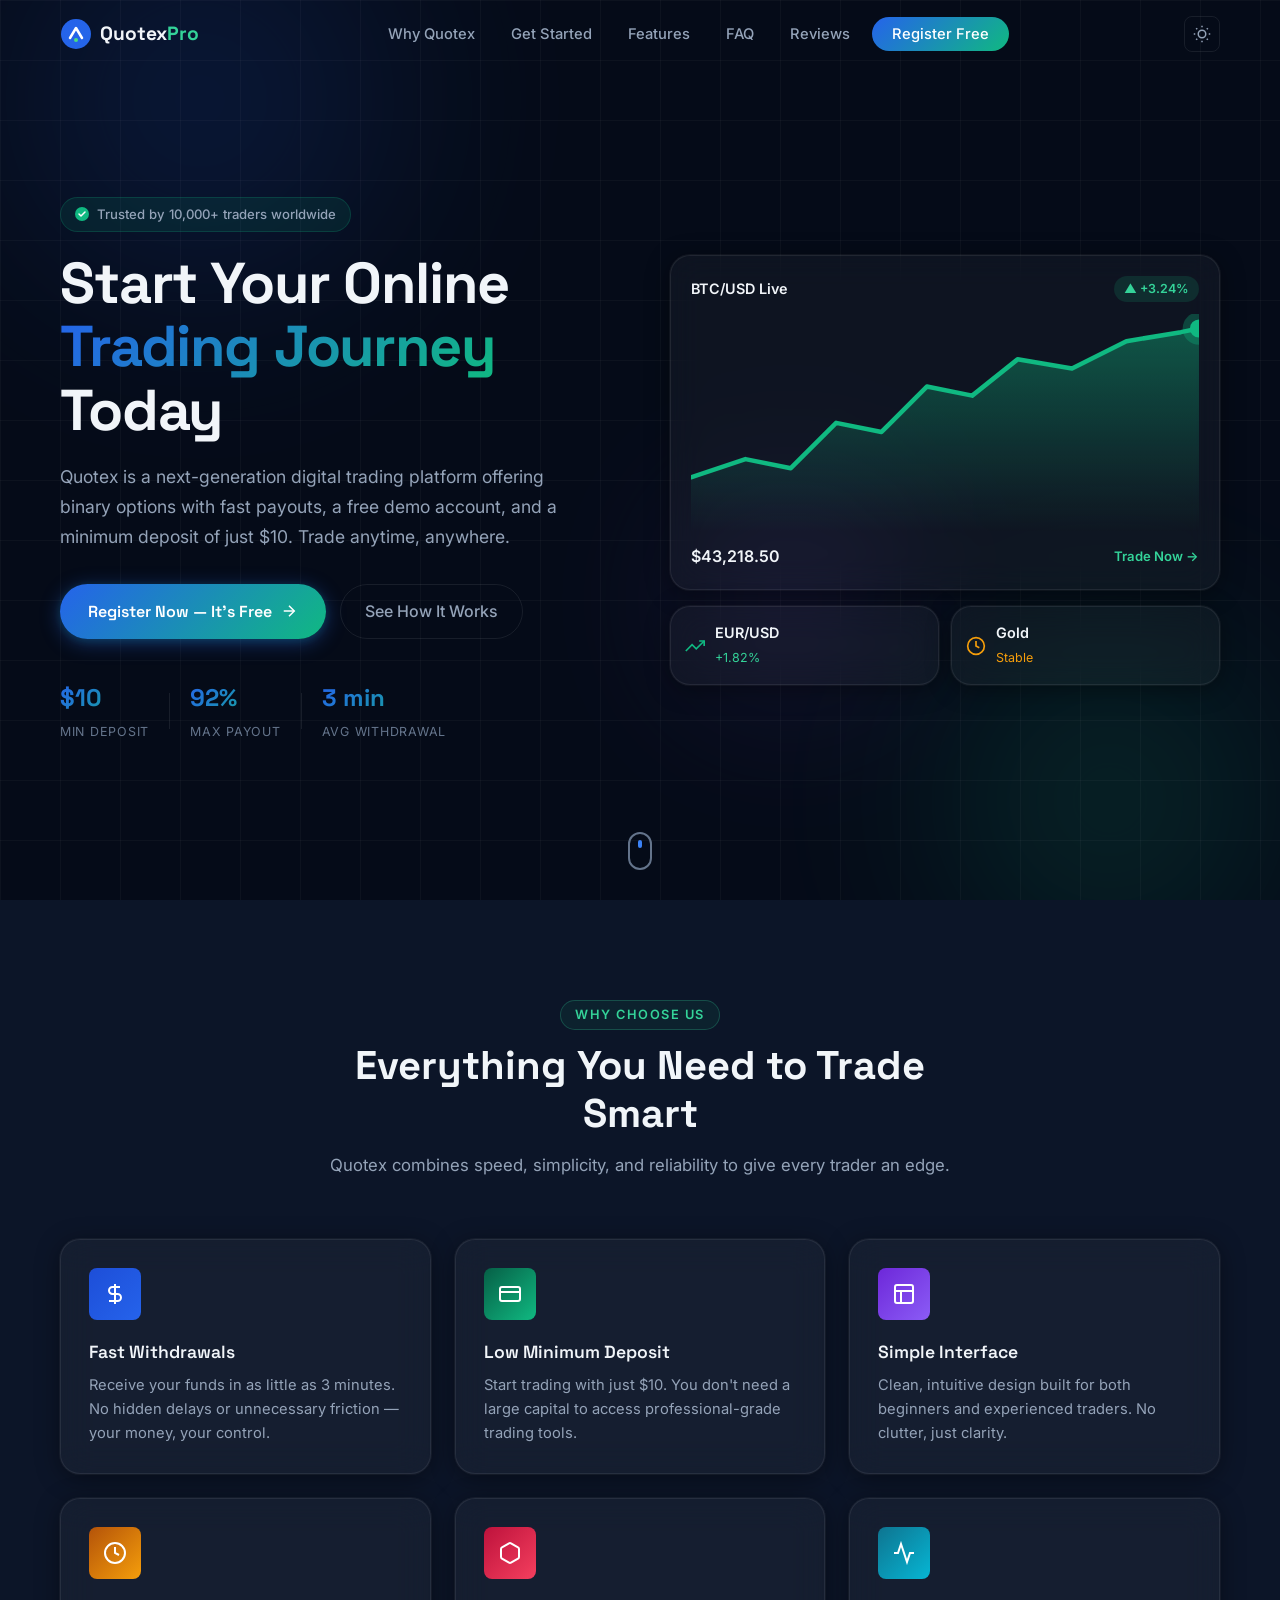
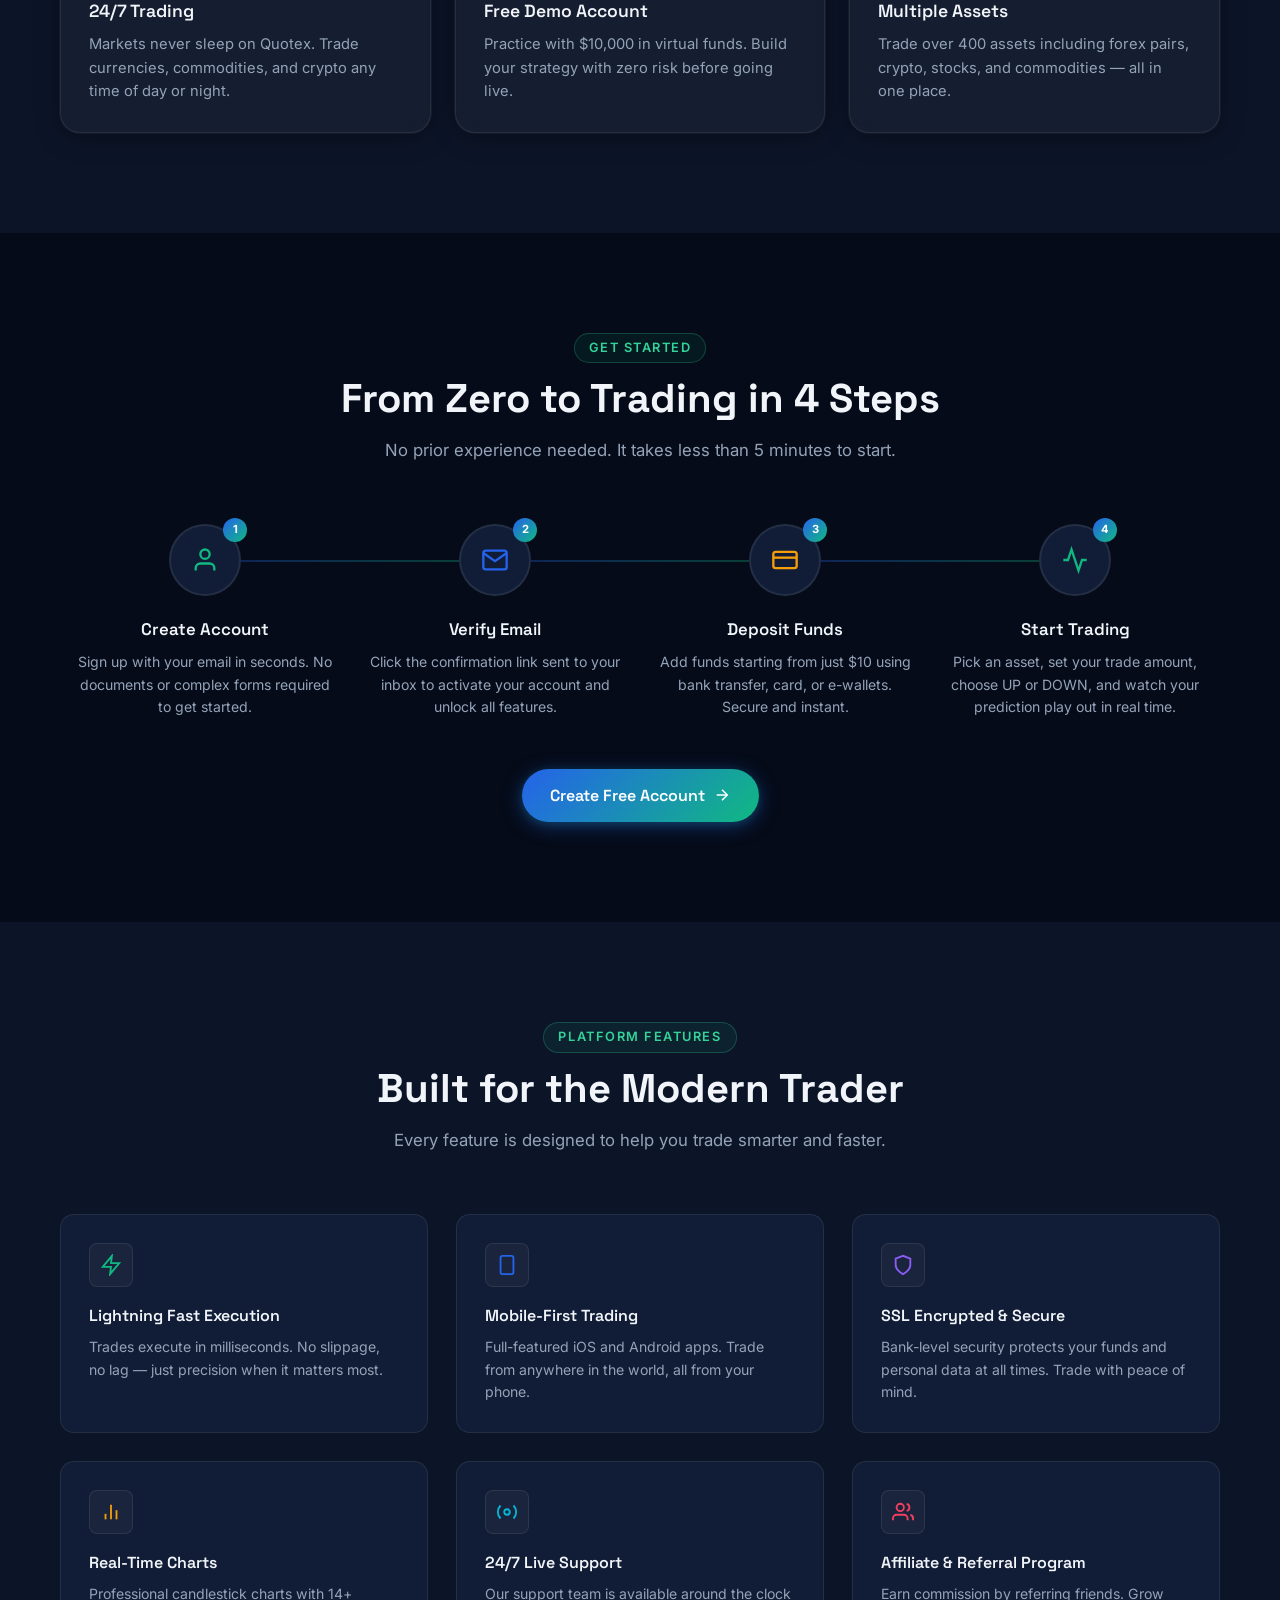
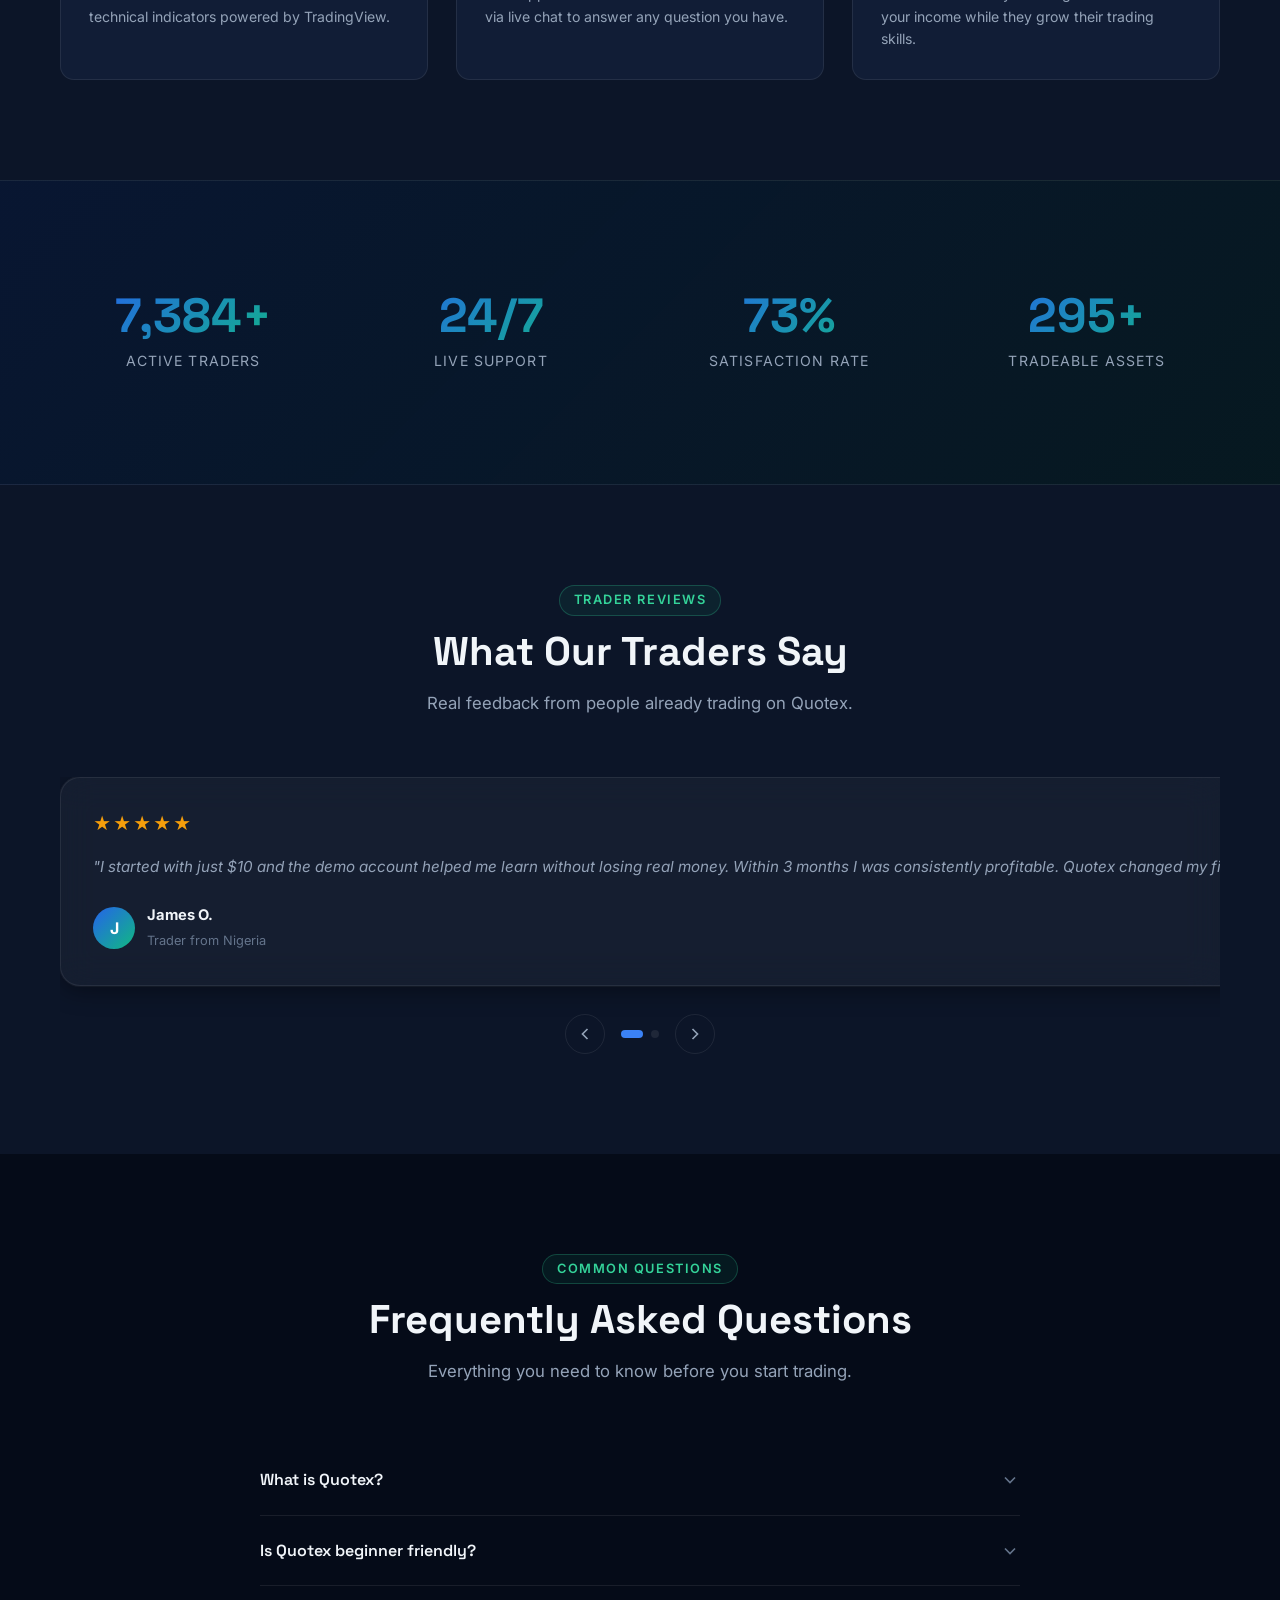
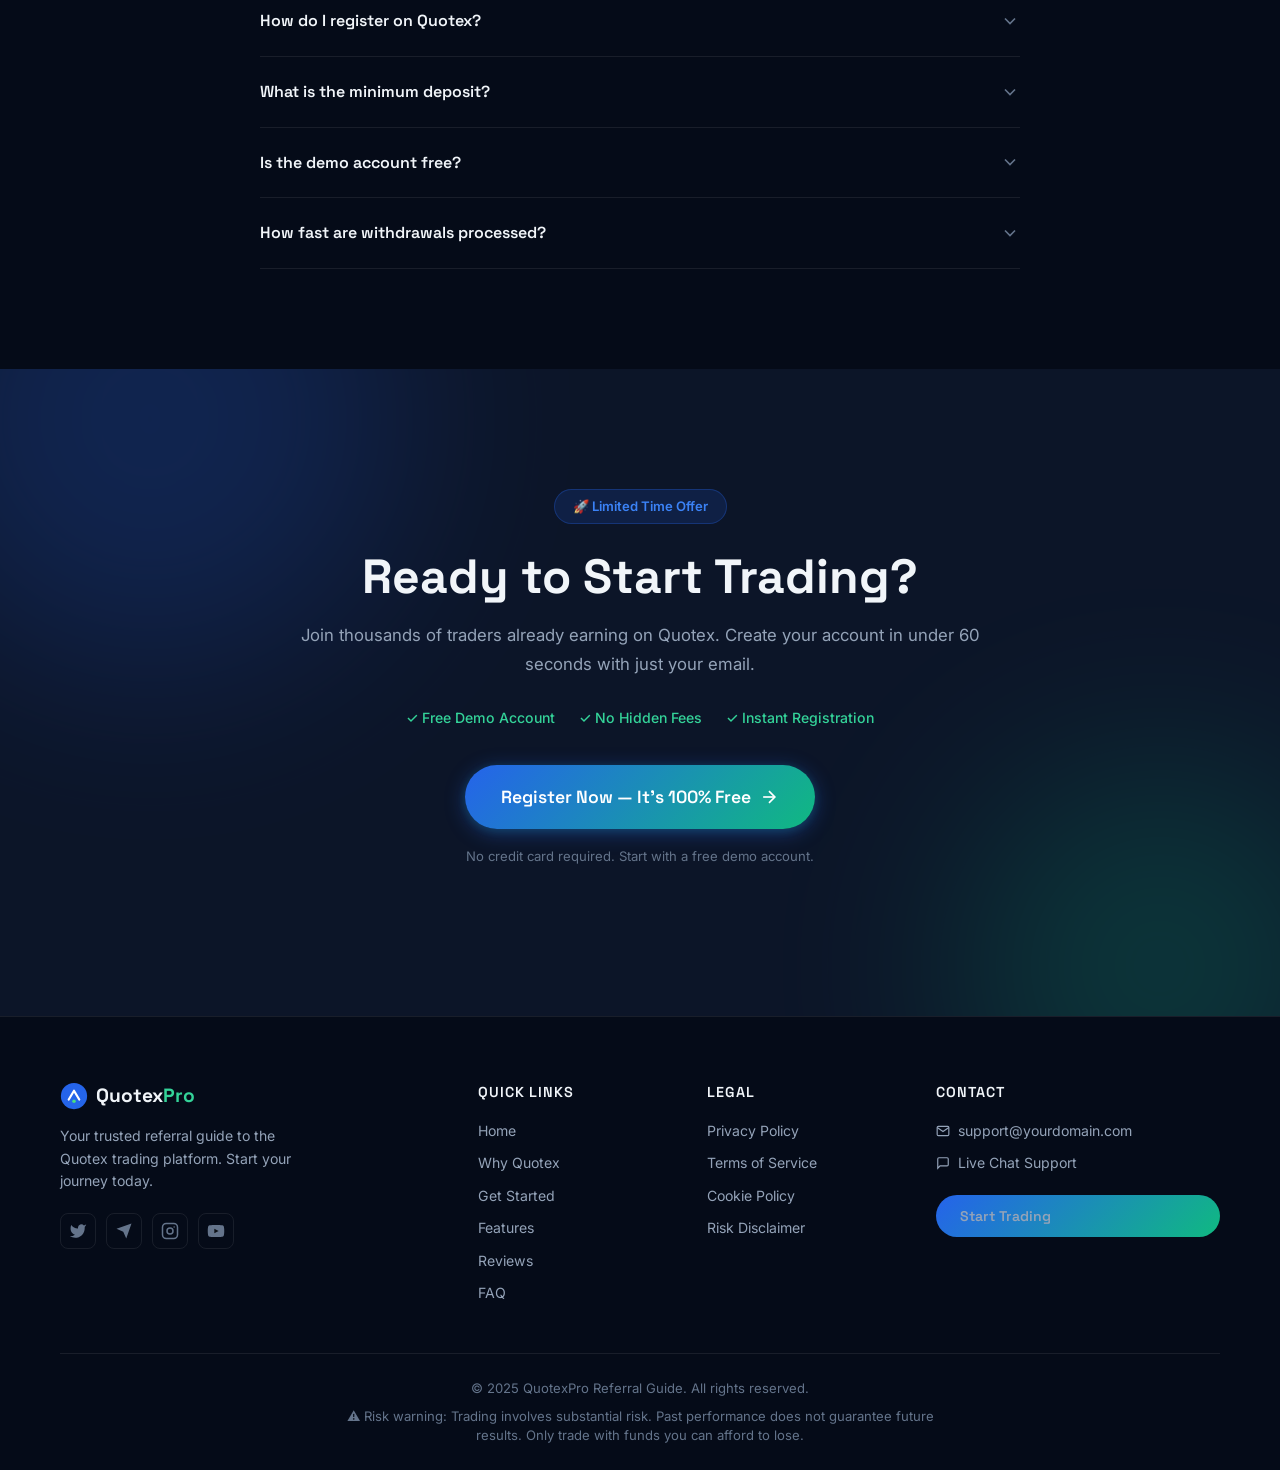
==== index.html @ 099dd878 "Add website files" ====
<!DOCTYPE html>
<html lang="en">
<head>
  <meta charset="UTF-8" />
  <meta name="viewport" content="width=device-width, initial-scale=1.0" />
  <title>Quotex Trading – Start Your Online Trading Journey Today</title>
  <meta name="description" content="Join thousands of traders on Quotex. Fast withdrawals, low minimum deposit, demo account, and 24/7 trading. Register now and start trading digital options." />
  <meta name="keywords" content="Quotex, online trading, digital options, binary trading, demo account, fast withdrawals, trading platform" />
  <meta name="robots" content="index, follow" />
  <link rel="canonical" href="https://yourdomain.com/" />

  <!-- Open Graph -->
  <meta property="og:type" content="website" />
  <meta property="og:title" content="Quotex Trading – Start Your Online Trading Journey Today" />
  <meta property="og:description" content="Join thousands of traders on Quotex. Fast withdrawals, low minimum deposit, and 24/7 trading." />
  <meta property="og:url" content="https://yourdomain.com/" />
  <meta property="og:image" content="https://yourdomain.com/og-image.png" />
  <meta property="og:site_name" content="Quotex Referral" />

  <!-- Twitter Card -->
  <meta name="twitter:card" content="summary_large_image" />
  <meta name="twitter:title" content="Quotex Trading – Start Your Online Trading Journey Today" />
  <meta name="twitter:description" content="Join thousands of traders on Quotex. Fast withdrawals, low minimum deposit, and 24/7 trading." />
  <meta name="twitter:image" content="https://yourdomain.com/og-image.png" />

  <!-- Schema.org JSON-LD -->
  <script type="application/ld+json">
  {
    "@context": "https://schema.org",
    "@type": "WebPage",
    "name": "Quotex Trading – Start Your Online Trading Journey",
    "description": "Join Quotex and start trading digital options with a low minimum deposit, fast withdrawals, and a free demo account.",
    "url": "https://yourdomain.com/",
    "publisher": {
      "@type": "Organization",
      "name": "Quotex Referral",
      "url": "https://yourdomain.com/"
    },
    "mainEntity": {
      "@type": "FinancialService",
      "name": "Quotex",
      "description": "Online trading platform offering digital options with fast withdrawals and low minimum deposit.",
      "offers": {
        "@type": "Offer",
        "description": "Free demo account with $10,000 virtual balance"
      }
    }
  }
  </script>

  <link rel="stylesheet" href="style.css" />
  <link rel="preconnect" href="https://fonts.googleapis.com" />
  <link rel="preconnect" href="https://fonts.gstatic.com" crossorigin />
  <link href="https://fonts.googleapis.com/css2?family=Inter:wght@300;400;500;600;700;800&family=Space+Grotesk:wght@400;500;600;700&display=swap" rel="stylesheet" />
</head>
<body>

  <!-- ===== NAVBAR ===== -->
  <nav class="navbar" id="navbar" role="navigation" aria-label="Main navigation">
    <div class="nav-container">
      <a href="#" class="nav-logo" aria-label="Quotex Home">
        <svg width="32" height="32" viewBox="0 0 32 32" fill="none" aria-hidden="true">
          <circle cx="16" cy="16" r="15" fill="url(#logoGrad)" />
          <path d="M10 20 L16 10 L22 20" stroke="#fff" stroke-width="2.5" stroke-linecap="round" stroke-linejoin="round" fill="none"/>
          <circle cx="16" cy="22" r="2" fill="#4ade80"/>
          <defs>
            <linearGradient id="logoGrad" x1="0" y1="0" x2="32" y2="32">
              <stop offset="0%" stop-color="#2563eb"/>
              <stop offset="100%" stop-color="#10b981"/>
            </linearGradient>
          </defs>
        </svg>
        <span>Quotex<span class="logo-accent">Pro</span></span>
      </a>

      <ul class="nav-links" id="navLinks" role="list">
        <li><a href="#why-quotex">Why Quotex</a></li>
        <li><a href="#how-to-start">Get Started</a></li>
        <li><a href="#features">Features</a></li>
        <li><a href="#faq">FAQ</a></li>
        <li><a href="#testimonials">Reviews</a></li>
        <li>
          <a href="https://broker-qx.pro/sign-up/?lid=2071933" class="nav-cta" aria-label="Register on Quotex">Register Free</a>
        </li>
      </ul>

      <div class="nav-actions">
        <button class="dark-toggle" id="darkToggle" aria-label="Toggle dark mode" title="Toggle theme">
          <svg width="18" height="18" viewBox="0 0 24 24" fill="none" stroke="currentColor" stroke-width="2" aria-hidden="true">
            <circle cx="12" cy="12" r="5"/>
            <line x1="12" y1="1" x2="12" y2="3"/><line x1="12" y1="21" x2="12" y2="23"/>
            <line x1="4.22" y1="4.22" x2="5.64" y2="5.64"/><line x1="18.36" y1="18.36" x2="19.78" y2="19.78"/>
            <line x1="1" y1="12" x2="3" y2="12"/><line x1="21" y1="12" x2="23" y2="12"/>
            <line x1="4.22" y1="19.78" x2="5.64" y2="18.36"/><line x1="18.36" y1="5.64" x2="19.78" y2="4.22"/>
          </svg>
        </button>
        <button class="hamburger" id="hamburger" aria-label="Open mobile menu" aria-expanded="false" aria-controls="navLinks">
          <span></span><span></span><span></span>
        </button>
      </div>
    </div>
  </nav>

  <main>
    <!-- ===== HERO ===== -->
    <section class="hero" id="home" aria-label="Hero section">
      <!-- Animated background shapes -->
      <div class="hero-bg" aria-hidden="true">
        <div class="shape shape-1"></div>
        <div class="shape shape-2"></div>
        <div class="shape shape-3"></div>
        <div class="grid-overlay"></div>
      </div>

      <div class="hero-content container">
        <div class="hero-text">
          <div class="hero-badge reveal">
            <svg width="14" height="14" viewBox="0 0 14 14" fill="none" aria-hidden="true">
              <circle cx="7" cy="7" r="7" fill="#10b981"/>
              <path d="M4 7l2 2 4-4" stroke="#fff" stroke-width="1.5" stroke-linecap="round" stroke-linejoin="round"/>
            </svg>
            Trusted by 10,000+ traders worldwide
          </div>

          <h1 class="hero-headline reveal">
            Start Your Online<br />
            <span class="gradient-text">Trading Journey</span><br />
            Today
          </h1>

          <p class="hero-sub reveal">
            Quotex is a next-generation digital trading platform offering binary options with fast payouts, a free demo account, and a minimum deposit of just $10. Trade anytime, anywhere.
          </p>

          <div class="hero-actions reveal">
            <a href="https://broker-qx.pro/sign-up/?lid=2071933" class="btn-primary btn-glow" aria-label="Register on Quotex for free">
              Register Now — It's Free
              <svg width="18" height="18" viewBox="0 0 24 24" fill="none" stroke="currentColor" stroke-width="2" aria-hidden="true">
                <line x1="5" y1="12" x2="19" y2="12"/>
                <polyline points="12 5 19 12 12 19"/>
              </svg>
            </a>
            <a href="#how-to-start" class="btn-ghost">
              See How It Works
            </a>
          </div>

          <div class="hero-stats reveal">
            <div class="hero-stat">
              <strong>$10</strong>
              <span>Min Deposit</span>
            </div>
            <div class="stat-divider" aria-hidden="true"></div>
            <div class="hero-stat">
              <strong>92%</strong>
              <span>Max Payout</span>
            </div>
            <div class="stat-divider" aria-hidden="true"></div>
            <div class="hero-stat">
              <strong>3 min</strong>
              <span>Avg Withdrawal</span>
            </div>
          </div>
        </div>

        <!-- Hero SVG Illustration -->
        <div class="hero-visual reveal" aria-hidden="true">
          <div class="chart-card glass-card">
            <div class="chart-header">
              <span class="chart-label">BTC/USD Live</span>
              <span class="chart-badge up">▲ +3.24%</span>
            </div>
            <svg class="chart-svg" viewBox="0 0 280 120" fill="none" xmlns="http://www.w3.org/2000/svg">
              <defs>
                <linearGradient id="chartGrad" x1="0" y1="0" x2="0" y2="1">
                  <stop offset="0%" stop-color="#10b981" stop-opacity="0.4"/>
                  <stop offset="100%" stop-color="#10b981" stop-opacity="0"/>
                </linearGradient>
              </defs>
              <path d="M0 90 L30 80 L55 85 L80 60 L105 65 L130 40 L155 45 L180 25 L210 30 L240 15 L270 10 L280 8" stroke="#10b981" stroke-width="2.5" stroke-linecap="round" stroke-linejoin="round" fill="none"/>
              <path d="M0 90 L30 80 L55 85 L80 60 L105 65 L130 40 L155 45 L180 25 L210 30 L240 15 L270 10 L280 8 L280 120 L0 120Z" fill="url(#chartGrad)"/>
              <circle cx="280" cy="8" r="5" fill="#10b981"/>
              <circle cx="280" cy="8" r="9" fill="#10b981" opacity="0.3" class="pulse-dot"/>
            </svg>
            <div class="chart-footer">
              <span>$43,218.50</span>
              <a href="#" class="trade-now-btn">Trade Now →</a>
            </div>
          </div>

          <div class="mini-cards">
            <div class="mini-card glass-card">
              <svg width="20" height="20" viewBox="0 0 24 24" fill="none" stroke="#10b981" stroke-width="2">
                <polyline points="23 6 13.5 15.5 8.5 10.5 1 18"/>
                <polyline points="17 6 23 6 23 12"/>
              </svg>
              <div>
                <strong>EUR/USD</strong>
                <span class="up-text">+1.82%</span>
              </div>
            </div>
            <div class="mini-card glass-card">
              <svg width="20" height="20" viewBox="0 0 24 24" fill="none" stroke="#f59e0b" stroke-width="2">
                <circle cx="12" cy="12" r="10"/>
                <polyline points="12 6 12 12 16 14"/>
              </svg>
              <div>
                <strong>Gold</strong>
                <span class="neutral-text">Stable</span>
              </div>
            </div>
          </div>
        </div>
      </div>

      <div class="hero-scroll-hint" aria-hidden="true">
        <div class="scroll-mouse"><div class="scroll-wheel"></div></div>
      </div>
    </section>

    <!-- ===== WHY QUOTEX ===== -->
    <section class="section why-section" id="why-quotex" aria-labelledby="why-heading">
      <div class="container">
        <div class="section-header reveal">
          <p class="section-eyebrow">Why Choose Us</p>
          <h2 id="why-heading">Everything You Need to Trade Smart</h2>
          <p class="section-sub">Quotex combines speed, simplicity, and reliability to give every trader an edge.</p>
        </div>

        <div class="cards-grid">
          <!-- Card 1 -->
          <article class="feature-card glass-card reveal" aria-label="Fast Withdrawals">
            <div class="card-icon" style="background: linear-gradient(135deg,#1d4ed8,#2563eb)">
              <svg width="24" height="24" viewBox="0 0 24 24" fill="none" stroke="#fff" stroke-width="2" aria-hidden="true">
                <path d="M12 2v20M17 5H9.5a3.5 3.5 0 0 0 0 7h5a3.5 3.5 0 0 1 0 7H6"/>
              </svg>
            </div>
            <h3>Fast Withdrawals</h3>
            <p>Receive your funds in as little as 3 minutes. No hidden delays or unnecessary friction — your money, your control.</p>
          </article>

          <!-- Card 2 -->
          <article class="feature-card glass-card reveal" aria-label="Low Minimum Deposit">
            <div class="card-icon" style="background: linear-gradient(135deg,#065f46,#10b981)">
              <svg width="24" height="24" viewBox="0 0 24 24" fill="none" stroke="#fff" stroke-width="2" aria-hidden="true">
                <rect x="2" y="5" width="20" height="14" rx="2"/>
                <line x1="2" y1="10" x2="22" y2="10"/>
              </svg>
            </div>
            <h3>Low Minimum Deposit</h3>
            <p>Start trading with just $10. You don't need a large capital to access professional-grade trading tools.</p>
          </article>

          <!-- Card 3 -->
          <article class="feature-card glass-card reveal" aria-label="Simple Interface">
            <div class="card-icon" style="background: linear-gradient(135deg,#6d28d9,#8b5cf6)">
              <svg width="24" height="24" viewBox="0 0 24 24" fill="none" stroke="#fff" stroke-width="2" aria-hidden="true">
                <rect x="3" y="3" width="18" height="18" rx="2"/>
                <line x1="3" y1="9" x2="21" y2="9"/>
                <line x1="9" y1="21" x2="9" y2="9"/>
              </svg>
            </div>
            <h3>Simple Interface</h3>
            <p>Clean, intuitive design built for both beginners and experienced traders. No clutter, just clarity.</p>
          </article>

          <!-- Card 4 -->
          <article class="feature-card glass-card reveal" aria-label="24/7 Trading">
            <div class="card-icon" style="background: linear-gradient(135deg,#b45309,#f59e0b)">
              <svg width="24" height="24" viewBox="0 0 24 24" fill="none" stroke="#fff" stroke-width="2" aria-hidden="true">
                <circle cx="12" cy="12" r="10"/>
                <polyline points="12 6 12 12 16 14"/>
              </svg>
            </div>
            <h3>24/7 Trading</h3>
            <p>Markets never sleep on Quotex. Trade currencies, commodities, and crypto any time of day or night.</p>
          </article>

          <!-- Card 5 -->
          <article class="feature-card glass-card reveal" aria-label="Free Demo Account">
            <div class="card-icon" style="background: linear-gradient(135deg,#be123c,#f43f5e)">
              <svg width="24" height="24" viewBox="0 0 24 24" fill="none" stroke="#fff" stroke-width="2" aria-hidden="true">
                <path d="M21 16V8a2 2 0 0 0-1-1.73l-7-4a2 2 0 0 0-2 0l-7 4A2 2 0 0 0 3 8v8a2 2 0 0 0 1 1.73l7 4a2 2 0 0 0 2 0l7-4A2 2 0 0 0 21 16z"/>
              </svg>
            </div>
            <h3>Free Demo Account</h3>
            <p>Practice with $10,000 in virtual funds. Build your strategy with zero risk before going live.</p>
          </article>

          <!-- Card 6 -->
          <article class="feature-card glass-card reveal" aria-label="Multiple Assets">
            <div class="card-icon" style="background: linear-gradient(135deg,#0e7490,#06b6d4)">
              <svg width="24" height="24" viewBox="0 0 24 24" fill="none" stroke="#fff" stroke-width="2" aria-hidden="true">
                <polyline points="22 12 18 12 15 21 9 3 6 12 2 12"/>
              </svg>
            </div>
            <h3>Multiple Assets</h3>
            <p>Trade over 400 assets including forex pairs, crypto, stocks, and commodities — all in one place.</p>
          </article>
        </div>
      </div>
    </section>

    <!-- ===== HOW TO START ===== -->
    <section class="section steps-section" id="how-to-start" aria-labelledby="steps-heading">
      <div class="container">
        <div class="section-header reveal">
          <p class="section-eyebrow">Get Started</p>
          <h2 id="steps-heading">From Zero to Trading in 4 Steps</h2>
          <p class="section-sub">No prior experience needed. It takes less than 5 minutes to start.</p>
        </div>

        <ol class="steps-list" role="list">
          <li class="step-item reveal">
            <div class="step-icon-wrap">
              <div class="step-number" aria-hidden="true">1</div>
              <svg class="step-icon" width="28" height="28" viewBox="0 0 24 24" fill="none" stroke="#10b981" stroke-width="2" aria-hidden="true">
                <path d="M20 21v-2a4 4 0 0 0-4-4H8a4 4 0 0 0-4 4v2"/>
                <circle cx="12" cy="7" r="4"/>
              </svg>
            </div>
            <div class="step-content">
              <h3>Create Account</h3>
              <p>Sign up with your email in seconds. No documents or complex forms required to get started.</p>
            </div>
            <div class="step-connector" aria-hidden="true"></div>
          </li>

          <li class="step-item reveal">
            <div class="step-icon-wrap">
              <div class="step-number" aria-hidden="true">2</div>
              <svg class="step-icon" width="28" height="28" viewBox="0 0 24 24" fill="none" stroke="#2563eb" stroke-width="2" aria-hidden="true">
                <path d="M4 4h16c1.1 0 2 .9 2 2v12c0 1.1-.9 2-2 2H4c-1.1 0-2-.9-2-2V6c0-1.1.9-2 2-2z"/>
                <polyline points="22,6 12,13 2,6"/>
              </svg>
            </div>
            <div class="step-content">
              <h3>Verify Email</h3>
              <p>Click the confirmation link sent to your inbox to activate your account and unlock all features.</p>
            </div>
            <div class="step-connector" aria-hidden="true"></div>
          </li>

          <li class="step-item reveal">
            <div class="step-icon-wrap">
              <div class="step-number" aria-hidden="true">3</div>
              <svg class="step-icon" width="28" height="28" viewBox="0 0 24 24" fill="none" stroke="#f59e0b" stroke-width="2" aria-hidden="true">
                <rect x="2" y="5" width="20" height="14" rx="2"/>
                <line x1="2" y1="10" x2="22" y2="10"/>
              </svg>
            </div>
            <div class="step-content">
              <h3>Deposit Funds</h3>
              <p>Add funds starting from just $10 using bank transfer, card, or e-wallets. Secure and instant.</p>
            </div>
            <div class="step-connector" aria-hidden="true"></div>
          </li>

          <li class="step-item reveal">
            <div class="step-icon-wrap">
              <div class="step-number" aria-hidden="true">4</div>
              <svg class="step-icon" width="28" height="28" viewBox="0 0 24 24" fill="none" stroke="#10b981" stroke-width="2" aria-hidden="true">
                <polyline points="22 12 18 12 15 21 9 3 6 12 2 12"/>
              </svg>
            </div>
            <div class="step-content">
              <h3>Start Trading</h3>
              <p>Pick an asset, set your trade amount, choose UP or DOWN, and watch your prediction play out in real time.</p>
            </div>
          </li>
        </ol>

        <div class="steps-cta reveal">
          <a href="https://broker-qx.pro/sign-up/?lid=2071933" class="btn-primary btn-glow" aria-label="Create your free Quotex account">
            Create Free Account
            <svg width="18" height="18" viewBox="0 0 24 24" fill="none" stroke="currentColor" stroke-width="2" aria-hidden="true">
              <line x1="5" y1="12" x2="19" y2="12"/>
              <polyline points="12 5 19 12 12 19"/>
            </svg>
          </a>
        </div>
      </div>
    </section>

    <!-- ===== FEATURES ===== -->
    <section class="section features-section" id="features" aria-labelledby="features-heading">
      <div class="container">
        <div class="section-header reveal">
          <p class="section-eyebrow">Platform Features</p>
          <h2 id="features-heading">Built for the Modern Trader</h2>
          <p class="section-sub">Every feature is designed to help you trade smarter and faster.</p>
        </div>

        <div class="features-grid">
          <div class="feature-item reveal">
            <div class="fi-icon">
              <svg width="22" height="22" viewBox="0 0 24 24" fill="none" stroke="#10b981" stroke-width="2" aria-hidden="true">
                <path d="M13 2L3 14h9l-1 8 10-12h-9l1-8z"/>
              </svg>
            </div>
            <h3>Lightning Fast Execution</h3>
            <p>Trades execute in milliseconds. No slippage, no lag — just precision when it matters most.</p>
          </div>

          <div class="feature-item reveal">
            <div class="fi-icon">
              <svg width="22" height="22" viewBox="0 0 24 24" fill="none" stroke="#2563eb" stroke-width="2" aria-hidden="true">
                <rect x="5" y="2" width="14" height="20" rx="2" ry="2"/>
                <line x1="12" y1="18" x2="12.01" y2="18"/>
              </svg>
            </div>
            <h3>Mobile-First Trading</h3>
            <p>Full-featured iOS and Android apps. Trade from anywhere in the world, all from your phone.</p>
          </div>

          <div class="feature-item reveal">
            <div class="fi-icon">
              <svg width="22" height="22" viewBox="0 0 24 24" fill="none" stroke="#8b5cf6" stroke-width="2" aria-hidden="true">
                <path d="M12 22s8-4 8-10V5l-8-3-8 3v7c0 6 8 10 8 10z"/>
              </svg>
            </div>
            <h3>SSL Encrypted & Secure</h3>
            <p>Bank-level security protects your funds and personal data at all times. Trade with peace of mind.</p>
          </div>

          <div class="feature-item reveal">
            <div class="fi-icon">
              <svg width="22" height="22" viewBox="0 0 24 24" fill="none" stroke="#f59e0b" stroke-width="2" aria-hidden="true">
                <line x1="18" y1="20" x2="18" y2="10"/>
                <line x1="12" y1="20" x2="12" y2="4"/>
                <line x1="6" y1="20" x2="6" y2="14"/>
              </svg>
            </div>
            <h3>Real-Time Charts</h3>
            <p>Professional candlestick charts with 14+ technical indicators powered by TradingView.</p>
          </div>

          <div class="feature-item reveal">
            <div class="fi-icon">
              <svg width="22" height="22" viewBox="0 0 24 24" fill="none" stroke="#06b6d4" stroke-width="2" aria-hidden="true">
                <circle cx="12" cy="12" r="3"/>
                <path d="M19.07 4.93a10 10 0 0 1 0 14.14M4.93 4.93a10 10 0 0 0 0 14.14"/>
              </svg>
            </div>
            <h3>24/7 Live Support</h3>
            <p>Our support team is available around the clock via live chat to answer any question you have.</p>
          </div>

          <div class="feature-item reveal">
            <div class="fi-icon">
              <svg width="22" height="22" viewBox="0 0 24 24" fill="none" stroke="#f43f5e" stroke-width="2" aria-hidden="true">
                <path d="M17 21v-2a4 4 0 0 0-4-4H5a4 4 0 0 0-4 4v2"/>
                <circle cx="9" cy="7" r="4"/>
                <path d="M23 21v-2a4 4 0 0 0-3-3.87"/>
                <path d="M16 3.13a4 4 0 0 1 0 7.75"/>
              </svg>
            </div>
            <h3>Affiliate & Referral Program</h3>
            <p>Earn commission by referring friends. Grow your income while they grow their trading skills.</p>
          </div>
        </div>
      </div>
    </section>

    <!-- ===== STATISTICS ===== -->
    <section class="section stats-section" aria-label="Platform statistics">
      <div class="stats-bg" aria-hidden="true"></div>
      <div class="container">
        <div class="stats-grid">
          <div class="stat-card reveal" aria-label="Over 10,000 users">
            <strong class="stat-number" data-target="10000" data-suffix="+">0</strong>
            <span class="stat-label">Active Traders</span>
          </div>
          <div class="stat-card reveal" aria-label="24 by 7 support">
            <strong class="stat-number">24/7</strong>
            <span class="stat-label">Live Support</span>
          </div>
          <div class="stat-card reveal" aria-label="99 percent satisfaction">
            <strong class="stat-number" data-target="99" data-suffix="%">0</strong>
            <span class="stat-label">Satisfaction Rate</span>
          </div>
          <div class="stat-card reveal" aria-label="400 plus assets available">
            <strong class="stat-number" data-target="400" data-suffix="+">0</strong>
            <span class="stat-label">Tradeable Assets</span>
          </div>
        </div>
      </div>
    </section>

    <!-- ===== TESTIMONIALS ===== -->
    <section class="section testimonials-section" id="testimonials" aria-labelledby="testimonials-heading">
      <div class="container">
        <div class="section-header reveal">
          <p class="section-eyebrow">Trader Reviews</p>
          <h2 id="testimonials-heading">What Our Traders Say</h2>
          <p class="section-sub">Real feedback from people already trading on Quotex.</p>
        </div>

        <div class="slider-wrapper reveal" role="region" aria-label="Testimonials slider">
          <div class="slider-track" id="sliderTrack">

            <article class="testimonial-card glass-card" aria-label="Testimonial from James">
              <div class="stars" aria-label="5 out of 5 stars">★★★★★</div>
              <blockquote>
                <p>"I started with just $10 and the demo account helped me learn without losing real money. Within 3 months I was consistently profitable. Quotex changed my financial life."</p>
              </blockquote>
              <footer class="t-author">
                <div class="t-avatar" aria-hidden="true">J</div>
                <div>
                  <strong>James O.</strong>
                  <span>Trader from Nigeria</span>
                </div>
              </footer>
            </article>

            <article class="testimonial-card glass-card" aria-label="Testimonial from Maria">
              <div class="stars" aria-label="5 out of 5 stars">★★★★★</div>
              <blockquote>
                <p>"The withdrawal process is genuinely fast. I requested a payout on Friday morning and had it in my e-wallet by the time I made coffee. No platform does it this quick."</p>
              </blockquote>
              <footer class="t-author">
                <div class="t-avatar" aria-hidden="true" style="background:linear-gradient(135deg,#10b981,#2563eb)">M</div>
                <div>
                  <strong>Maria S.</strong>
                  <span>Trader from Brazil</span>
                </div>
              </footer>
            </article>

            <article class="testimonial-card glass-card" aria-label="Testimonial from Ahmed">
              <div class="stars" aria-label="5 out of 5 stars">★★★★★</div>
              <blockquote>
                <p>"As a complete beginner, the simple interface made all the difference. I never felt overwhelmed. The support team responded in under 2 minutes every time I had a question."</p>
              </blockquote>
              <footer class="t-author">
                <div class="t-avatar" aria-hidden="true" style="background:linear-gradient(135deg,#f59e0b,#ef4444)">A</div>
                <div>
                  <strong>Ahmed K.</strong>
                  <span>Trader from Egypt</span>
                </div>
              </footer>
            </article>

            <article class="testimonial-card glass-card" aria-label="Testimonial from Sofia">
              <div class="stars" aria-label="5 out of 5 stars">★★★★★</div>
              <blockquote>
                <p>"400+ assets is no joke. I trade EUR/USD in the morning and Bitcoin in the evening — all without switching platforms. It's the flexibility I always wanted."</p>
              </blockquote>
              <footer class="t-author">
                <div class="t-avatar" aria-hidden="true" style="background:linear-gradient(135deg,#8b5cf6,#ec4899)">S</div>
                <div>
                  <strong>Sofia L.</strong>
                  <span>Trader from Ukraine</span>
                </div>
              </footer>
            </article>

          </div>

          <div class="slider-controls" role="group" aria-label="Slider controls">
            <button class="slider-btn" id="sliderPrev" aria-label="Previous testimonial">
              <svg width="20" height="20" viewBox="0 0 24 24" fill="none" stroke="currentColor" stroke-width="2" aria-hidden="true">
                <polyline points="15 18 9 12 15 6"/>
              </svg>
            </button>
            <div class="slider-dots" id="sliderDots" role="tablist" aria-label="Testimonial navigation"></div>
            <button class="slider-btn" id="sliderNext" aria-label="Next testimonial">
              <svg width="20" height="20" viewBox="0 0 24 24" fill="none" stroke="currentColor" stroke-width="2" aria-hidden="true">
                <polyline points="9 18 15 12 9 6"/>
              </svg>
            </button>
          </div>
        </div>
      </div>
    </section>

    <!-- ===== FAQ ===== -->
    <section class="section faq-section" id="faq" aria-labelledby="faq-heading">
      <div class="container">
        <div class="section-header reveal">
          <p class="section-eyebrow">Common Questions</p>
          <h2 id="faq-heading">Frequently Asked Questions</h2>
          <p class="section-sub">Everything you need to know before you start trading.</p>
        </div>

        <div class="faq-list reveal" role="list">

          <div class="faq-item" role="listitem">
            <button class="faq-question" aria-expanded="false" aria-controls="faq-1">
              What is Quotex?
              <svg class="faq-chevron" width="20" height="20" viewBox="0 0 24 24" fill="none" stroke="currentColor" stroke-width="2" aria-hidden="true">
                <polyline points="6 9 12 15 18 9"/>
              </svg>
            </button>
            <div class="faq-answer" id="faq-1" role="region" hidden>
              <p>Quotex is a cutting-edge online trading platform that specializes in digital options. It allows traders to speculate on the price direction of various assets — including currencies, commodities, stocks, and cryptocurrencies — with transparent payouts of up to 92%.</p>
            </div>
          </div>

          <div class="faq-item" role="listitem">
            <button class="faq-question" aria-expanded="false" aria-controls="faq-2">
              Is Quotex beginner friendly?
              <svg class="faq-chevron" width="20" height="20" viewBox="0 0 24 24" fill="none" stroke="currentColor" stroke-width="2" aria-hidden="true">
                <polyline points="6 9 12 15 18 9"/>
              </svg>
            </button>
            <div class="faq-answer" id="faq-2" role="region" hidden>
              <p>Absolutely. Quotex is designed with beginners in mind. The interface is clean and easy to navigate, and every new user gets a free demo account loaded with $10,000 in virtual funds to practice risk-free before depositing real money.</p>
            </div>
          </div>

          <div class="faq-item" role="listitem">
            <button class="faq-question" aria-expanded="false" aria-controls="faq-3">
              How do I register on Quotex?
              <svg class="faq-chevron" width="20" height="20" viewBox="0 0 24 24" fill="none" stroke="currentColor" stroke-width="2" aria-hidden="true">
                <polyline points="6 9 12 15 18 9"/>
              </svg>
            </button>
            <div class="faq-answer" id="faq-3" role="region" hidden>
              <p>Click the "Register Now" button on this page. You'll be taken to Quotex's registration page where you'll enter your email and create a password. Email verification takes less than a minute, after which your account is ready to use immediately.</p>
            </div>
          </div>

          <div class="faq-item" role="listitem">
            <button class="faq-question" aria-expanded="false" aria-controls="faq-4">
              What is the minimum deposit?
              <svg class="faq-chevron" width="20" height="20" viewBox="0 0 24 24" fill="none" stroke="currentColor" stroke-width="2" aria-hidden="true">
                <polyline points="6 9 12 15 18 9"/>
              </svg>
            </button>
            <div class="faq-answer" id="faq-4" role="region" hidden>
              <p>The minimum deposit on Quotex is just $10. You can fund your account using a wide range of payment methods including bank cards, bank transfers, cryptocurrency wallets, and various e-payment systems depending on your region.</p>
            </div>
          </div>

          <div class="faq-item" role="listitem">
            <button class="faq-question" aria-expanded="false" aria-controls="faq-5">
              Is the demo account free?
              <svg class="faq-chevron" width="20" height="20" viewBox="0 0 24 24" fill="none" stroke="currentColor" stroke-width="2" aria-hidden="true">
                <polyline points="6 9 12 15 18 9"/>
              </svg>
            </button>
            <div class="faq-answer" id="faq-5" role="region" hidden>
              <p>Yes, completely free. Every registered user gets access to a demo account with $10,000 in virtual funds. You can replenish this balance at any time and use it indefinitely to test strategies without any risk to your real capital.</p>
            </div>
          </div>

          <div class="faq-item" role="listitem">
            <button class="faq-question" aria-expanded="false" aria-controls="faq-6">
              How fast are withdrawals processed?
              <svg class="faq-chevron" width="20" height="20" viewBox="0 0 24 24" fill="none" stroke="currentColor" stroke-width="2" aria-hidden="true">
                <polyline points="6 9 12 15 18 9"/>
              </svg>
            </button>
            <div class="faq-answer" id="faq-6" role="region" hidden>
              <p>Quotex processes most withdrawals within 1–5 business days, with many e-wallet withdrawals completing in as little as 3 minutes. The platform is known for some of the fastest withdrawal times in the industry.</p>
            </div>
          </div>

        </div>
      </div>
    </section>

    <!-- ===== CTA SECTION ===== -->
    <section class="section cta-section" aria-labelledby="cta-heading">
      <div class="cta-bg" aria-hidden="true">
        <div class="cta-shape s1"></div>
        <div class="cta-shape s2"></div>
      </div>
      <div class="container">
        <div class="cta-inner reveal">
          <div class="cta-badge">🚀 Limited Time Offer</div>
          <h2 id="cta-heading">Ready to Start Trading?</h2>
          <p>Join thousands of traders already earning on Quotex. Create your account in under 60 seconds with just your email.</p>

          <div class="cta-features">
            <span>✓ Free Demo Account</span>
            <span>✓ No Hidden Fees</span>
            <span>✓ Instant Registration</span>
          </div>

          <a href="https://broker-qx.pro/sign-up/?lid=2071933" class="btn-primary btn-glow btn-large" aria-label="Register on Quotex now">
            Register Now — It's 100% Free
            <svg width="20" height="20" viewBox="0 0 24 24" fill="none" stroke="currentColor" stroke-width="2" aria-hidden="true">
              <line x1="5" y1="12" x2="19" y2="12"/>
              <polyline points="12 5 19 12 12 19"/>
            </svg>
          </a>

          <p class="cta-note">No credit card required. Start with a free demo account.</p>
        </div>
      </div>
    </section>
  </main>

  <!-- ===== FOOTER ===== -->
  <footer class="footer" role="contentinfo">
    <div class="container">
      <div class="footer-grid">
        <div class="footer-brand">
          <a href="#" class="nav-logo" aria-label="Quotex Home">
            <svg width="28" height="28" viewBox="0 0 32 32" fill="none" aria-hidden="true">
              <circle cx="16" cy="16" r="15" fill="url(#logoGrad2)"/>
              <path d="M10 20 L16 10 L22 20" stroke="#fff" stroke-width="2.5" stroke-linecap="round" stroke-linejoin="round" fill="none"/>
              <circle cx="16" cy="22" r="2" fill="#4ade80"/>
              <defs>
                <linearGradient id="logoGrad2" x1="0" y1="0" x2="32" y2="32">
                  <stop offset="0%" stop-color="#2563eb"/>
                  <stop offset="100%" stop-color="#10b981"/>
                </linearGradient>
              </defs>
            </svg>
            <span>Quotex<span class="logo-accent">Pro</span></span>
          </a>
          <p>Your trusted referral guide to the Quotex trading platform. Start your journey today.</p>
          <div class="social-links" aria-label="Social media links">
            <a href="#" aria-label="Follow us on Twitter" class="social-link">
              <svg width="18" height="18" viewBox="0 0 24 24" fill="currentColor" aria-hidden="true"><path d="M23 3a10.9 10.9 0 0 1-3.14 1.53 4.48 4.48 0 0 0-7.86 3v1A10.66 10.66 0 0 1 3 4s-4 9 5 13a11.64 11.64 0 0 1-7 2c9 5 20 0 20-11.5a4.5 4.5 0 0 0-.08-.83A7.72 7.72 0 0 0 23 3z"/></svg>
            </a>
            <a href="#" aria-label="Follow us on Telegram" class="social-link">
              <svg width="18" height="18" viewBox="0 0 24 24" fill="currentColor" aria-hidden="true"><path d="M22 2L11 13M22 2L15 22l-4-9-9-4 20-7z"/></svg>
            </a>
            <a href="#" aria-label="Follow us on Instagram" class="social-link">
              <svg width="18" height="18" viewBox="0 0 24 24" fill="none" stroke="currentColor" stroke-width="2" aria-hidden="true"><rect x="2" y="2" width="20" height="20" rx="5"/><circle cx="12" cy="12" r="4"/><circle cx="17.5" cy="6.5" r="1" fill="currentColor" stroke="none"/></svg>
            </a>
            <a href="#" aria-label="Follow us on YouTube" class="social-link">
              <svg width="18" height="18" viewBox="0 0 24 24" fill="currentColor" aria-hidden="true"><path d="M22.54 6.42a2.78 2.78 0 0 0-1.95-1.96C18.88 4 12 4 12 4s-6.88 0-8.59.46A2.78 2.78 0 0 0 1.46 6.42 29 29 0 0 0 1 12a29 29 0 0 0 .46 5.58A2.78 2.78 0 0 0 3.41 19.54C5.12 20 12 20 12 20s6.88 0 8.59-.46a2.78 2.78 0 0 0 1.95-1.96A29 29 0 0 0 23 12a29 29 0 0 0-.46-5.58z"/><polygon fill="#0d1117" points="9.75 15.02 15.5 12 9.75 8.98 9.75 15.02"/></svg>
            </a>
          </div>
        </div>

        <nav class="footer-col" aria-label="Quick links">
          <h4>Quick Links</h4>
          <ul>
            <li><a href="#home">Home</a></li>
            <li><a href="#why-quotex">Why Quotex</a></li>
            <li><a href="#how-to-start">Get Started</a></li>
            <li><a href="#features">Features</a></li>
            <li><a href="#testimonials">Reviews</a></li>
            <li><a href="#faq">FAQ</a></li>
          </ul>
        </nav>

        <nav class="footer-col" aria-label="Legal links">
          <h4>Legal</h4>
          <ul>
            <li><a href="#">Privacy Policy</a></li>
            <li><a href="#">Terms of Service</a></li>
            <li><a href="#">Cookie Policy</a></li>
            <li><a href="#">Risk Disclaimer</a></li>
          </ul>
        </nav>

        <div class="footer-col">
          <h4>Contact</h4>
          <ul>
            <li>
              <a href="mailto:support@yourdomain.com">
                <svg width="14" height="14" viewBox="0 0 24 24" fill="none" stroke="currentColor" stroke-width="2" aria-hidden="true">
                  <path d="M4 4h16c1.1 0 2 .9 2 2v12c0 1.1-.9 2-2 2H4c-1.1 0-2-.9-2-2V6c0-1.1.9-2 2-2z"/>
                  <polyline points="22,6 12,13 2,6"/>
                </svg>
                support@yourdomain.com
              </a>
            </li>
            <li>
              <a href="#">
                <svg width="14" height="14" viewBox="0 0 24 24" fill="none" stroke="currentColor" stroke-width="2" aria-hidden="true">
                  <path d="M21 15a2 2 0 0 1-2 2H7l-4 4V5a2 2 0 0 1 2-2h14a2 2 0 0 1 2 2z"/>
                </svg>
                Live Chat Support
              </a>
            </li>
          </ul>

          <div class="footer-cta-wrap">
            <a href="https://broker-qx.pro/sign-up/?lid=2071933" class="btn-primary footer-cta" aria-label="Register on Quotex">Start Trading</a>
          </div>
        </div>
      </div>

      <div class="footer-bottom">
        <p>© 2025 QuotexPro Referral Guide. All rights reserved.</p>
        <p class="disclaimer">⚠️ Risk warning: Trading involves substantial risk. Past performance does not guarantee future results. Only trade with funds you can afford to lose.</p>
      </div>
    </div>
  </footer>

  <!-- Back to Top -->
  <button class="back-to-top" id="backToTop" aria-label="Back to top" title="Back to top" hidden>
    <svg width="20" height="20" viewBox="0 0 24 24" fill="none" stroke="currentColor" stroke-width="2.5" aria-hidden="true">
      <polyline points="18 15 12 9 6 15"/>
    </svg>
  </button>

  <script src="script.js"></script>
</body>
</html>
---- style.css ----
/* ===================================================
   QUOTEX REFERRAL LANDING PAGE — style.css
   Dark theme | Blue+Green gradients | Glassmorphism
   =================================================== */

/* ===== CSS CUSTOM PROPERTIES ===== */
:root {
  --bg-base:       #050b18;
  --bg-surface:    #0c1528;
  --bg-elevated:   #111d36;
  --border:        rgba(255,255,255,0.08);
  --border-glow:   rgba(37,99,235,0.35);

  --blue-500:      #2563eb;
  --blue-600:      #1d4ed8;
  --blue-400:      #3b82f6;
  --green-500:     #10b981;
  --green-400:     #34d399;
  --amber-500:     #f59e0b;

  --grad-primary:  linear-gradient(135deg, #2563eb 0%, #10b981 100%);
  --grad-glow:     linear-gradient(135deg, #1d4ed8 0%, #059669 100%);

  --text-primary:  #f1f5f9;
  --text-secondary:#94a3b8;
  --text-muted:    #64748b;

  --radius-sm:     8px;
  --radius-md:     14px;
  --radius-lg:     20px;
  --radius-xl:     28px;

  --shadow-card:   0 4px 24px rgba(0,0,0,0.4), 0 0 0 1px rgba(255,255,255,0.06);
  --shadow-glow:   0 0 30px rgba(37,99,235,0.35), 0 0 60px rgba(16,185,129,0.15);

  --transition:    all 0.3s cubic-bezier(0.4, 0, 0.2, 1);
  --font-display:  'Space Grotesk', sans-serif;
  --font-body:     'Inter', sans-serif;
}

/* Light mode override */
body.light-mode {
  --bg-base:       #f1f5f9;
  --bg-surface:    #ffffff;
  --bg-elevated:   #e8f0fe;
  --border:        rgba(0,0,0,0.08);
  --text-primary:  #0f172a;
  --text-secondary:#475569;
  --text-muted:    #94a3b8;
  --shadow-card:   0 4px 24px rgba(0,0,0,0.08), 0 0 0 1px rgba(0,0,0,0.06);
}

/* ===== RESET & BASE ===== */
*, *::before, *::after { box-sizing: border-box; margin: 0; padding: 0; }

html {
  scroll-behavior: smooth;
  font-size: 16px;
  -webkit-text-size-adjust: 100%;
}

body {
  font-family: var(--font-body);
  background: var(--bg-base);
  color: var(--text-primary);
  line-height: 1.6;
  overflow-x: hidden;
  transition: background 0.4s, color 0.4s;
}

img { max-width: 100%; display: block; }
a  { color: inherit; text-decoration: none; }
ul, ol { list-style: none; }
button { cursor: pointer; border: none; background: none; font: inherit; }
blockquote { margin: 0; }

/* Focus visible for accessibility */
:focus-visible {
  outline: 2px solid var(--blue-400);
  outline-offset: 3px;
  border-radius: 4px;
}

/* ===== UTILITY ===== */
.container {
  width: 100%;
  max-width: 1200px;
  margin: 0 auto;
  padding: 0 20px;
}

.gradient-text {
  background: var(--grad-primary);
  -webkit-background-clip: text;
  -webkit-text-fill-color: transparent;
  background-clip: text;
}

.glass-card {
  background: rgba(255,255,255,0.04);
  backdrop-filter: blur(16px);
  -webkit-backdrop-filter: blur(16px);
  border: 1px solid var(--border);
  border-radius: var(--radius-lg);
  box-shadow: var(--shadow-card);
  transition: var(--transition);
}

.glass-card:hover {
  border-color: var(--border-glow);
  transform: translateY(-4px);
  box-shadow: var(--shadow-card), 0 8px 32px rgba(37,99,235,0.15);
}

/* ===== SCROLL REVEAL ===== */
.reveal {
  opacity: 0;
  transform: translateY(30px);
  transition: opacity 0.7s cubic-bezier(0.4,0,0.2,1), transform 0.7s cubic-bezier(0.4,0,0.2,1);
}

.reveal.visible {
  opacity: 1;
  transform: translateY(0);
}

/* ===== BUTTONS ===== */
.btn-primary {
  display: inline-flex;
  align-items: center;
  gap: 8px;
  background: var(--grad-primary);
  color: #fff;
  font-family: var(--font-display);
  font-weight: 600;
  font-size: 1rem;
  padding: 14px 28px;
  border-radius: 50px;
  transition: var(--transition);
  border: none;
  cursor: pointer;
  white-space: nowrap;
}

.btn-primary:hover {
  transform: translateY(-2px) scale(1.02);
  box-shadow: 0 8px 32px rgba(37,99,235,0.5), 0 4px 16px rgba(16,185,129,0.3);
}

.btn-primary:active { transform: scale(0.98); }

.btn-glow {
  box-shadow: 0 4px 20px rgba(37,99,235,0.4), 0 2px 8px rgba(16,185,129,0.2);
}

.btn-large {
  font-size: 1.1rem;
  padding: 18px 36px;
}

.btn-ghost {
  display: inline-flex;
  align-items: center;
  gap: 8px;
  color: var(--text-secondary);
  font-weight: 500;
  padding: 14px 24px;
  border: 1px solid var(--border);
  border-radius: 50px;
  transition: var(--transition);
}

.btn-ghost:hover {
  color: var(--text-primary);
  border-color: var(--blue-500);
  background: rgba(37,99,235,0.08);
}

/* ===== SECTIONS ===== */
.section {
  padding: 100px 0;
  position: relative;
}

.section-header {
  text-align: center;
  max-width: 640px;
  margin: 0 auto 60px;
}

.section-eyebrow {
  display: inline-block;
  font-size: 0.8rem;
  font-weight: 600;
  letter-spacing: 0.12em;
  text-transform: uppercase;
  color: var(--green-400);
  margin-bottom: 12px;
  padding: 4px 14px;
  border: 1px solid rgba(52,211,153,0.25);
  border-radius: 50px;
  background: rgba(16,185,129,0.08);
}

.section-header h2 {
  font-family: var(--font-display);
  font-size: clamp(1.75rem, 4vw, 2.5rem);
  font-weight: 700;
  line-height: 1.2;
  margin-bottom: 14px;
  color: var(--text-primary);
}

.section-sub {
  color: var(--text-secondary);
  font-size: 1.05rem;
}

/* ===== NAVBAR ===== */
.navbar {
  position: fixed;
  top: 0; left: 0; right: 0;
  z-index: 1000;
  padding: 16px 0;
  transition: background 0.3s, backdrop-filter 0.3s, box-shadow 0.3s, padding 0.3s;
}

.navbar.scrolled {
  background: rgba(5,11,24,0.85);
  backdrop-filter: blur(20px);
  -webkit-backdrop-filter: blur(20px);
  box-shadow: 0 1px 0 var(--border);
  padding: 10px 0;
}

.nav-container {
  display: flex;
  align-items: center;
  justify-content: space-between;
  max-width: 1200px;
  margin: 0 auto;
  padding: 0 20px;
}

.nav-logo {
  display: flex;
  align-items: center;
  gap: 8px;
  font-family: var(--font-display);
  font-weight: 700;
  font-size: 1.2rem;
  color: var(--text-primary);
}

.logo-accent { color: var(--green-400); }

.nav-links {
  display: flex;
  align-items: center;
  gap: 8px;
}

.nav-links a {
  color: var(--text-secondary);
  font-size: 0.92rem;
  font-weight: 500;
  padding: 7px 14px;
  border-radius: 8px;
  transition: var(--transition);
}

.nav-links a:hover { color: var(--text-primary); background: rgba(255,255,255,0.06); }

.nav-cta {
  background: var(--grad-primary) !important;
  color: #fff !important;
  border-radius: 50px !important;
  padding: 8px 20px !important;
}

.nav-cta:hover {
  box-shadow: 0 4px 16px rgba(37,99,235,0.4);
  transform: translateY(-1px);
}

.nav-actions {
  display: flex;
  align-items: center;
  gap: 8px;
}

.dark-toggle {
  display: flex;
  align-items: center;
  justify-content: center;
  width: 36px;
  height: 36px;
  border-radius: 8px;
  color: var(--text-secondary);
  border: 1px solid var(--border);
  transition: var(--transition);
}

.dark-toggle:hover { color: var(--text-primary); border-color: var(--blue-500); background: rgba(37,99,235,0.1); }

.hamburger {
  display: none;
  flex-direction: column;
  gap: 5px;
  width: 36px;
  height: 36px;
  padding: 8px;
  border-radius: 8px;
  border: 1px solid var(--border);
}

.hamburger span {
  display: block;
  height: 2px;
  background: var(--text-primary);
  border-radius: 2px;
  transition: var(--transition);
}

.hamburger.open span:nth-child(1) { transform: translateY(7px) rotate(45deg); }
.hamburger.open span:nth-child(2) { opacity: 0; }
.hamburger.open span:nth-child(3) { transform: translateY(-7px) rotate(-45deg); }

/* ===== HERO ===== */
.hero {
  min-height: 100vh;
  display: flex;
  align-items: center;
  position: relative;
  padding: 120px 0 80px;
  overflow: hidden;
}

/* Animated background */
.hero-bg {
  position: absolute;
  inset: 0;
  z-index: 0;
  pointer-events: none;
}

.shape {
  position: absolute;
  border-radius: 50%;
  filter: blur(80px);
  opacity: 0.18;
  animation: floatShape 8s ease-in-out infinite;
}

.shape-1 {
  width: 600px; height: 600px;
  background: radial-gradient(circle, #2563eb, transparent 70%);
  top: -200px; left: -100px;
  animation-delay: 0s;
}

.shape-2 {
  width: 500px; height: 500px;
  background: radial-gradient(circle, #10b981, transparent 70%);
  bottom: -150px; right: -80px;
  animation-delay: -3s;
}

.shape-3 {
  width: 300px; height: 300px;
  background: radial-gradient(circle, #8b5cf6, transparent 70%);
  top: 50%; left: 50%;
  animation-delay: -6s;
}

@keyframes floatShape {
  0%, 100% { transform: translate(0, 0) scale(1); }
  33%        { transform: translate(20px, -20px) scale(1.05); }
  66%        { transform: translate(-10px, 15px) scale(0.97); }
}

.grid-overlay {
  position: absolute;
  inset: 0;
  background-image:
    linear-gradient(rgba(255,255,255,0.03) 1px, transparent 1px),
    linear-gradient(90deg, rgba(255,255,255,0.03) 1px, transparent 1px);
  background-size: 60px 60px;
}

.hero-content {
  position: relative;
  z-index: 1;
  display: grid;
  grid-template-columns: 1fr 1fr;
  gap: 60px;
  align-items: center;
}

.hero-badge {
  display: inline-flex;
  align-items: center;
  gap: 8px;
  font-size: 0.82rem;
  font-weight: 500;
  color: var(--text-secondary);
  background: rgba(16,185,129,0.1);
  border: 1px solid rgba(16,185,129,0.2);
  padding: 6px 14px;
  border-radius: 50px;
  margin-bottom: 20px;
}

.hero-headline {
  font-family: var(--font-display);
  font-size: clamp(2.2rem, 5vw, 3.6rem);
  font-weight: 800;
  line-height: 1.1;
  letter-spacing: -0.02em;
  margin-bottom: 20px;
}

.hero-sub {
  font-size: 1.1rem;
  color: var(--text-secondary);
  line-height: 1.7;
  max-width: 500px;
  margin-bottom: 32px;
}

.hero-actions {
  display: flex;
  gap: 14px;
  flex-wrap: wrap;
  margin-bottom: 40px;
}

.hero-stats {
  display: flex;
  gap: 20px;
  align-items: center;
  flex-wrap: wrap;
}

.hero-stat { text-align: left; }

.hero-stat strong {
  display: block;
  font-family: var(--font-display);
  font-size: 1.5rem;
  font-weight: 700;
  background: var(--grad-primary);
  -webkit-background-clip: text;
  -webkit-text-fill-color: transparent;
  background-clip: text;
}

.hero-stat span {
  font-size: 0.78rem;
  color: var(--text-muted);
  text-transform: uppercase;
  letter-spacing: 0.06em;
}

.stat-divider {
  width: 1px;
  height: 36px;
  background: var(--border);
}

/* Hero visual */
.hero-visual {
  position: relative;
  display: flex;
  flex-direction: column;
  gap: 16px;
  transition-delay: 0.2s;
}

.chart-card {
  padding: 20px;
}

.chart-header {
  display: flex;
  justify-content: space-between;
  align-items: center;
  margin-bottom: 12px;
}

.chart-label { font-size: 0.9rem; font-weight: 600; }

.chart-badge {
  font-size: 0.78rem;
  font-weight: 600;
  padding: 3px 10px;
  border-radius: 50px;
}

.chart-badge.up { background: rgba(16,185,129,0.15); color: var(--green-400); }

.chart-svg { width: 100%; height: auto; display: block; }

.pulse-dot { animation: pulse 2s ease-in-out infinite; }
@keyframes pulse {
  0%, 100% { opacity: 0.3; r: 9; }
  50%       { opacity: 0.7; r: 13; }
}

.chart-footer {
  display: flex;
  justify-content: space-between;
  align-items: center;
  margin-top: 12px;
  font-weight: 600;
}

.trade-now-btn {
  font-size: 0.82rem;
  color: var(--green-400);
  transition: var(--transition);
}
.trade-now-btn:hover { color: var(--green-500); }

.mini-cards {
  display: grid;
  grid-template-columns: 1fr 1fr;
  gap: 12px;
}

.mini-card {
  padding: 14px;
  display: flex;
  gap: 10px;
  align-items: center;
}

.mini-card strong { display: block; font-size: 0.9rem; font-weight: 600; }
.mini-card span   { font-size: 0.78rem; }
.up-text          { color: var(--green-400); }
.neutral-text     { color: var(--amber-500); }

/* Scroll hint */
.hero-scroll-hint {
  position: absolute;
  bottom: 30px;
  left: 50%;
  transform: translateX(-50%);
}

.scroll-mouse {
  width: 24px;
  height: 38px;
  border: 2px solid var(--text-muted);
  border-radius: 12px;
  display: flex;
  justify-content: center;
  padding-top: 6px;
  animation: fadeInUp 1s 2s both;
}

.scroll-wheel {
  width: 4px;
  height: 8px;
  background: var(--blue-400);
  border-radius: 2px;
  animation: scrollWheel 2s ease-in-out infinite;
}

@keyframes scrollWheel {
  0%   { transform: translateY(0); opacity: 1; }
  100% { transform: translateY(12px); opacity: 0; }
}

@keyframes fadeInUp {
  from { opacity: 0; transform: translateY(10px); }
  to   { opacity: 1; transform: translateY(0); }
}

/* ===== WHY QUOTEX ===== */
.why-section { background: var(--bg-surface); }

.cards-grid {
  display: grid;
  grid-template-columns: repeat(3, 1fr);
  gap: 24px;
}

.feature-card {
  padding: 28px;
}

.card-icon {
  width: 52px;
  height: 52px;
  border-radius: var(--radius-sm);
  display: flex;
  align-items: center;
  justify-content: center;
  margin-bottom: 18px;
  flex-shrink: 0;
}

.feature-card h3 {
  font-family: var(--font-display);
  font-size: 1.1rem;
  font-weight: 600;
  margin-bottom: 8px;
}

.feature-card p { color: var(--text-secondary); font-size: 0.92rem; line-height: 1.6; }

/* ===== HOW TO START ===== */
.steps-section { background: var(--bg-base); }

.steps-list {
  display: grid;
  grid-template-columns: repeat(4, 1fr);
  gap: 0;
  position: relative;
  counter-reset: step;
}

.step-item {
  display: flex;
  flex-direction: column;
  align-items: center;
  text-align: center;
  position: relative;
  padding: 0 16px;
}

.step-icon-wrap {
  position: relative;
  width: 72px;
  height: 72px;
  background: var(--bg-elevated);
  border: 2px solid var(--border);
  border-radius: 50%;
  display: flex;
  align-items: center;
  justify-content: center;
  margin-bottom: 20px;
  z-index: 1;
  transition: var(--transition);
}

.step-item:hover .step-icon-wrap {
  border-color: var(--blue-500);
  box-shadow: 0 0 20px rgba(37,99,235,0.3);
}

.step-number {
  position: absolute;
  top: -8px;
  right: -8px;
  width: 24px;
  height: 24px;
  background: var(--grad-primary);
  border-radius: 50%;
  font-size: 0.7rem;
  font-weight: 700;
  display: flex;
  align-items: center;
  justify-content: center;
  color: #fff;
}

.step-content h3 {
  font-family: var(--font-display);
  font-size: 1.05rem;
  font-weight: 600;
  margin-bottom: 8px;
}

.step-content p { color: var(--text-secondary); font-size: 0.88rem; line-height: 1.6; }

.step-connector {
  position: absolute;
  top: 36px;
  left: calc(50% + 36px);
  width: calc(100% - 72px);
  height: 2px;
  background: linear-gradient(90deg, var(--blue-500), var(--green-500));
  opacity: 0.3;
  z-index: 0;
}

.step-item:last-child .step-connector { display: none; }

.steps-cta { text-align: center; margin-top: 50px; }

/* ===== FEATURES ===== */
.features-section { background: var(--bg-surface); }

.features-grid {
  display: grid;
  grid-template-columns: repeat(3, 1fr);
  gap: 28px;
}

.feature-item {
  background: var(--bg-elevated);
  border: 1px solid var(--border);
  border-radius: var(--radius-md);
  padding: 28px;
  transition: var(--transition);
}

.feature-item:hover {
  border-color: var(--border-glow);
  transform: translateY(-4px);
  box-shadow: 0 8px 32px rgba(37,99,235,0.12);
}

.fi-icon {
  width: 44px;
  height: 44px;
  background: rgba(255,255,255,0.04);
  border: 1px solid var(--border);
  border-radius: var(--radius-sm);
  display: flex;
  align-items: center;
  justify-content: center;
  margin-bottom: 16px;
}

.feature-item h3 {
  font-family: var(--font-display);
  font-size: 1rem;
  font-weight: 600;
  margin-bottom: 8px;
}

.feature-item p { color: var(--text-secondary); font-size: 0.88rem; line-height: 1.6; }

/* ===== STATS ===== */
.stats-section {
  padding: 80px 0;
  position: relative;
  overflow: hidden;
}

.stats-bg {
  position: absolute;
  inset: 0;
  background: linear-gradient(135deg, rgba(37,99,235,0.12) 0%, rgba(16,185,129,0.08) 100%);
  border-top: 1px solid var(--border);
  border-bottom: 1px solid var(--border);
}

.stats-grid {
  display: grid;
  grid-template-columns: repeat(4, 1fr);
  gap: 32px;
  position: relative;
  z-index: 1;
}

.stat-card {
  text-align: center;
  padding: 32px 20px;
}

.stat-number {
  display: block;
  font-family: var(--font-display);
  font-size: clamp(2rem, 4vw, 3rem);
  font-weight: 800;
  background: var(--grad-primary);
  -webkit-background-clip: text;
  -webkit-text-fill-color: transparent;
  background-clip: text;
  margin-bottom: 8px;
  line-height: 1;
}

.stat-label {
  font-size: 0.88rem;
  color: var(--text-secondary);
  text-transform: uppercase;
  letter-spacing: 0.08em;
}

/* ===== TESTIMONIALS ===== */
.testimonials-section { background: var(--bg-surface); }

.slider-wrapper { overflow: hidden; position: relative; }

.slider-track {
  display: flex;
  gap: 24px;
  transition: transform 0.5s cubic-bezier(0.4,0,0.2,1);
}

.testimonial-card {
  min-width: calc(50% - 12px);
  padding: 32px;
  flex-shrink: 0;
}

.stars { color: #f59e0b; font-size: 1.1rem; margin-bottom: 16px; letter-spacing: 2px; }

.testimonial-card blockquote p {
  color: var(--text-secondary);
  font-size: 0.95rem;
  line-height: 1.7;
  font-style: italic;
  margin-bottom: 24px;
}

.t-author {
  display: flex;
  align-items: center;
  gap: 12px;
}

.t-avatar {
  width: 42px;
  height: 42px;
  border-radius: 50%;
  background: var(--grad-primary);
  display: flex;
  align-items: center;
  justify-content: center;
  font-weight: 700;
  font-size: 1rem;
  color: #fff;
  flex-shrink: 0;
}

.t-author strong { display: block; font-size: 0.92rem; }
.t-author span   { font-size: 0.8rem; color: var(--text-muted); }

.slider-controls {
  display: flex;
  align-items: center;
  justify-content: center;
  gap: 16px;
  margin-top: 28px;
}

.slider-btn {
  width: 40px;
  height: 40px;
  border-radius: 50%;
  border: 1px solid var(--border);
  color: var(--text-secondary);
  display: flex;
  align-items: center;
  justify-content: center;
  transition: var(--transition);
}

.slider-btn:hover {
  color: var(--text-primary);
  border-color: var(--blue-500);
  background: rgba(37,99,235,0.1);
}

.slider-dots { display: flex; gap: 8px; }

.slider-dot {
  width: 8px;
  height: 8px;
  border-radius: 50%;
  background: var(--border);
  border: none;
  cursor: pointer;
  transition: var(--transition);
  padding: 0;
}

.slider-dot.active {
  background: var(--blue-400);
  width: 22px;
  border-radius: 4px;
}

/* ===== FAQ ===== */
.faq-section { background: var(--bg-base); }

.faq-list { max-width: 760px; margin: 0 auto; }

.faq-item {
  border-bottom: 1px solid var(--border);
}

.faq-question {
  width: 100%;
  display: flex;
  justify-content: space-between;
  align-items: center;
  padding: 22px 0;
  font-family: var(--font-display);
  font-size: 1rem;
  font-weight: 600;
  color: var(--text-primary);
  text-align: left;
  gap: 16px;
  transition: var(--transition);
}

.faq-question:hover { color: var(--blue-400); }

.faq-chevron { flex-shrink: 0; transition: transform 0.3s; color: var(--text-muted); }
.faq-question[aria-expanded="true"] .faq-chevron { transform: rotate(180deg); color: var(--blue-400); }

.faq-answer {
  overflow: hidden;
  max-height: 0;
  transition: max-height 0.35s cubic-bezier(0.4,0,0.2,1), padding 0.3s;
  padding: 0;
}

.faq-answer:not([hidden]) {
  max-height: 300px;
  padding-bottom: 20px;
}

.faq-answer[hidden] { display: block !important; }

.faq-answer p { color: var(--text-secondary); font-size: 0.93rem; line-height: 1.7; }

/* ===== CTA SECTION ===== */
.cta-section {
  padding: 120px 0;
  position: relative;
  overflow: hidden;
  background: var(--bg-surface);
}

.cta-bg { position: absolute; inset: 0; overflow: hidden; }
.cta-shape {
  position: absolute;
  border-radius: 50%;
  filter: blur(100px);
  opacity: 0.2;
}
.cta-shape.s1 { width: 500px; height: 500px; background: #2563eb; top: -200px; left: -100px; }
.cta-shape.s2 { width: 400px; height: 400px; background: #10b981; bottom: -150px; right: -80px; }

.cta-inner {
  position: relative;
  z-index: 1;
  text-align: center;
  max-width: 680px;
  margin: 0 auto;
}

.cta-badge {
  display: inline-block;
  font-size: 0.82rem;
  font-weight: 600;
  padding: 6px 18px;
  background: rgba(37,99,235,0.15);
  border: 1px solid rgba(37,99,235,0.3);
  border-radius: 50px;
  margin-bottom: 24px;
  color: var(--blue-400);
}

.cta-inner h2 {
  font-family: var(--font-display);
  font-size: clamp(2rem, 5vw, 3rem);
  font-weight: 800;
  line-height: 1.2;
  margin-bottom: 16px;
}

.cta-inner p {
  color: var(--text-secondary);
  font-size: 1.05rem;
  margin-bottom: 28px;
  line-height: 1.7;
}

.cta-features {
  display: flex;
  gap: 24px;
  justify-content: center;
  flex-wrap: wrap;
  margin-bottom: 36px;
}

.cta-features span {
  font-size: 0.88rem;
  font-weight: 500;
  color: var(--green-400);
}

.cta-note {
  margin-top: 16px !important;
  font-size: 0.82rem !important;
  color: var(--text-muted) !important;
}

/* ===== FOOTER ===== */
.footer {
  background: var(--bg-base);
  border-top: 1px solid var(--border);
  padding: 64px 0 0;
}

.footer-grid {
  display: grid;
  grid-template-columns: 2fr 1fr 1fr 1.5fr;
  gap: 40px;
  margin-bottom: 48px;
}

.footer-brand p {
  color: var(--text-secondary);
  font-size: 0.88rem;
  line-height: 1.6;
  margin: 14px 0 20px;
  max-width: 260px;
}

.social-links { display: flex; gap: 10px; }

.social-link {
  width: 36px;
  height: 36px;
  border: 1px solid var(--border);
  border-radius: 8px;
  display: flex;
  align-items: center;
  justify-content: center;
  color: var(--text-muted);
  transition: var(--transition);
}

.social-link:hover {
  color: var(--text-primary);
  border-color: var(--blue-500);
  background: rgba(37,99,235,0.1);
}

.footer-col h4 {
  font-family: var(--font-display);
  font-size: 0.9rem;
  font-weight: 600;
  margin-bottom: 16px;
  color: var(--text-primary);
  text-transform: uppercase;
  letter-spacing: 0.06em;
}

.footer-col ul { display: flex; flex-direction: column; gap: 10px; }

.footer-col a {
  display: flex;
  align-items: center;
  gap: 8px;
  color: var(--text-secondary);
  font-size: 0.88rem;
  transition: var(--transition);
}

.footer-col a:hover { color: var(--blue-400); }

.footer-cta-wrap { margin-top: 20px; }
.footer-cta { padding: 10px 24px; font-size: 0.9rem; }

.footer-bottom {
  border-top: 1px solid var(--border);
  padding: 24px 0;
  text-align: center;
}

.footer-bottom p { font-size: 0.82rem; color: var(--text-muted); margin-bottom: 8px; }
.disclaimer { color: var(--text-muted) !important; max-width: 600px; margin: 0 auto !important; line-height: 1.5; }

/* ===== BACK TO TOP ===== */
.back-to-top {
  position: fixed;
  bottom: 28px;
  right: 28px;
  width: 44px;
  height: 44px;
  background: var(--grad-primary);
  color: #fff;
  border-radius: 50%;
  display: flex;
  align-items: center;
  justify-content: center;
  box-shadow: 0 4px 20px rgba(37,99,235,0.4);
  transition: var(--transition);
  z-index: 999;
  opacity: 0;
  transform: translateY(20px);
}

.back-to-top:not([hidden]) {
  opacity: 1;
  transform: translateY(0);
}

.back-to-top:hover {
  transform: translateY(-3px);
  box-shadow: 0 8px 28px rgba(37,99,235,0.5);
}

/* ===== REDUCED MOTION ===== */
@media (prefers-reduced-motion: reduce) {
  .shape, .scroll-wheel, .pulse-dot { animation: none; }
  .reveal { transition: none; }
  html   { scroll-behavior: auto; }
}

/* ===== RESPONSIVE ===== */

/* Large tablet */
@media (max-width: 1024px) {
  .cards-grid       { grid-template-columns: repeat(2, 1fr); }
  .features-grid    { grid-template-columns: repeat(2, 1fr); }
  .stats-grid       { grid-template-columns: repeat(2, 1fr); }
  .footer-grid      { grid-template-columns: 1fr 1fr; }
  .hero-content     { gap: 40px; }
}

/* Tablet */
@media (max-width: 900px) {
  .steps-list { grid-template-columns: repeat(2, 1fr); gap: 24px; }
  .step-connector { display: none; }
  .hero-content { grid-template-columns: 1fr; gap: 40px; }
  .hero-visual { order: -1; }
  .testimonial-card { min-width: calc(100% - 0px); }
  .nav-links { display: none; }
  .hamburger { display: flex; }
}

/* Mobile */
@media (max-width: 640px) {
  .section { padding: 72px 0; }
  .cards-grid    { grid-template-columns: 1fr; }
  .features-grid { grid-template-columns: 1fr; }
  .stats-grid    { grid-template-columns: 1fr 1fr; gap: 16px; }
  .steps-list    { grid-template-columns: 1fr; }
  .footer-grid   { grid-template-columns: 1fr; gap: 32px; }
  .hero-actions  { flex-direction: column; }
  .hero-stats    { gap: 12px; }
  .cta-features  { flex-direction: column; align-items: center; gap: 8px; }

  /* Mobile nav */
  .nav-links {
    display: flex;
    flex-direction: column;
    position: fixed;
    top: 0; left: 0;
    width: 100%;
    height: 100%;
    background: rgba(5,11,24,0.98);
    backdrop-filter: blur(20px);
    align-items: center;
    justify-content: center;
    gap: 20px;
    z-index: 999;
    opacity: 0;
    pointer-events: none;
    transition: opacity 0.3s;
  }

  .nav-links.mobile-open {
    opacity: 1;
    pointer-events: all;
  }

  .nav-links a { font-size: 1.2rem; padding: 12px 24px; }
  .hamburger { display: flex; z-index: 1000; }
  .back-to-top { bottom: 16px; right: 16px; }
}
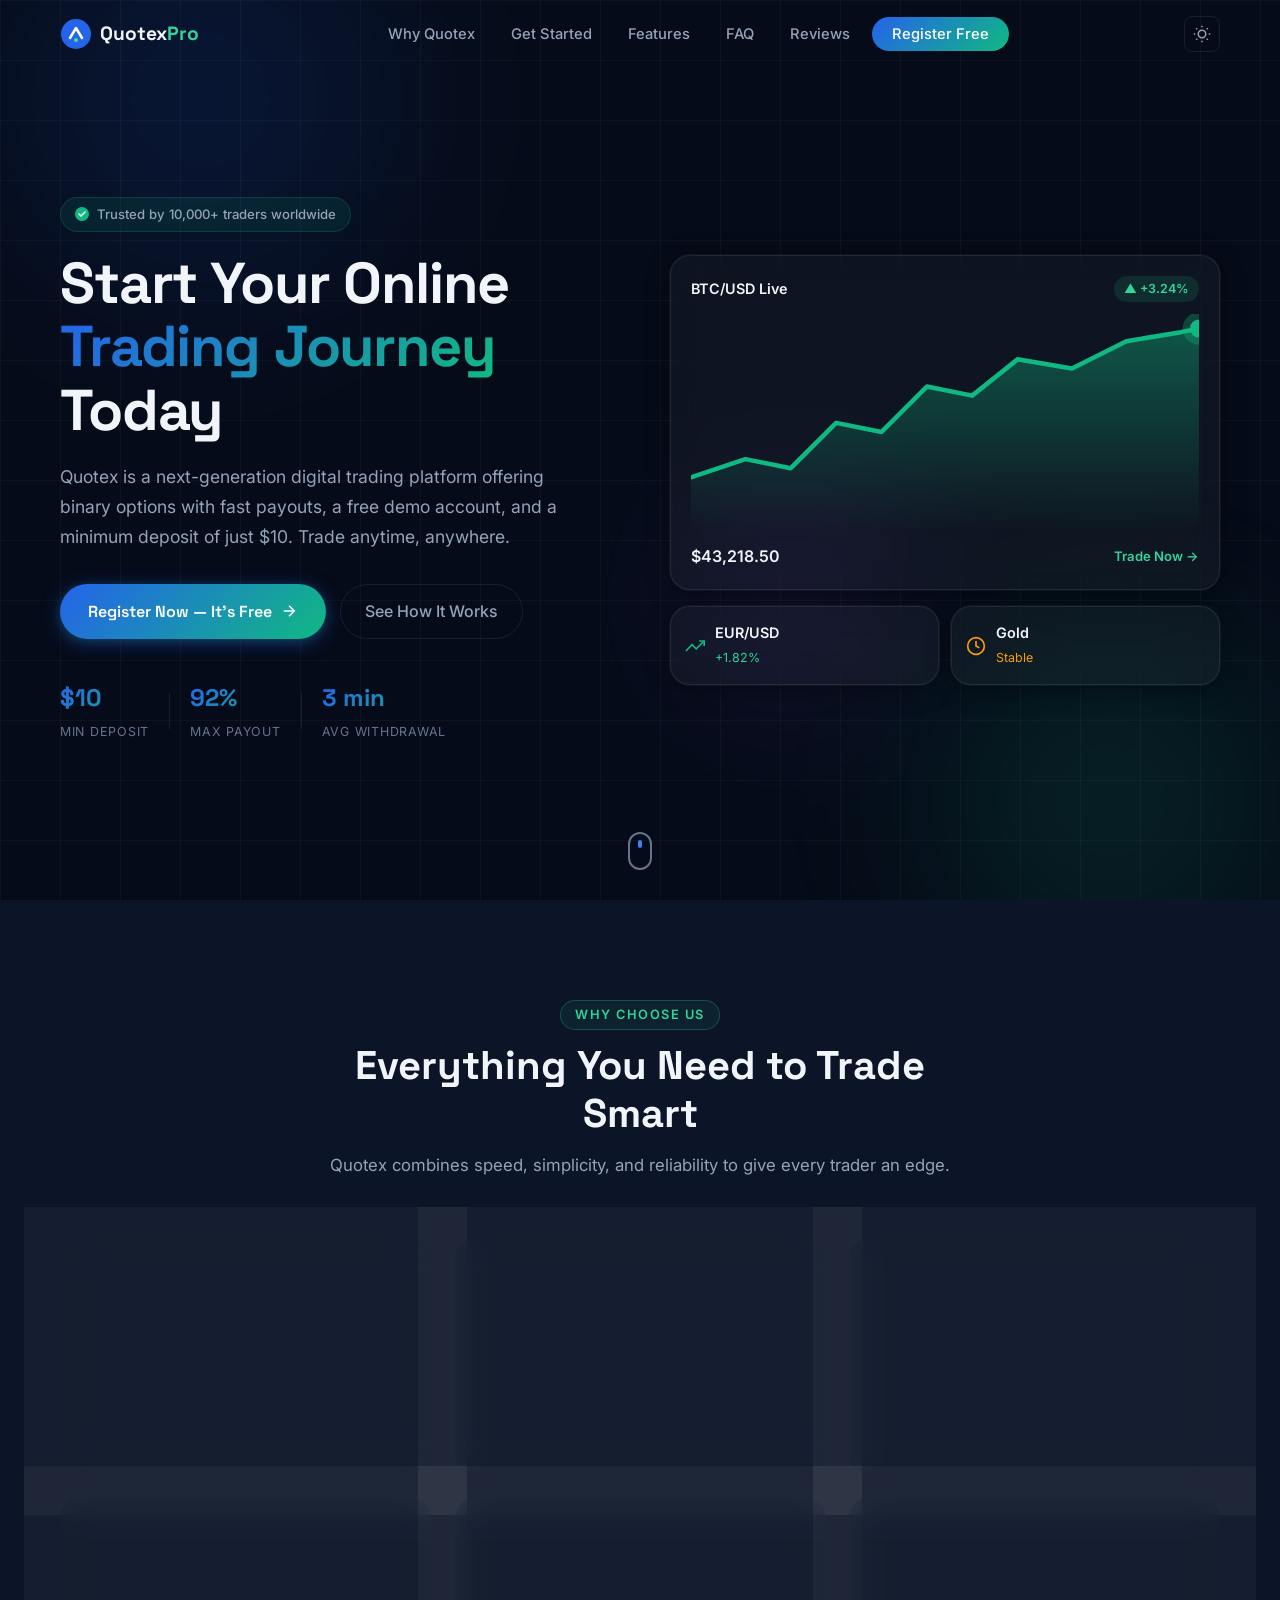
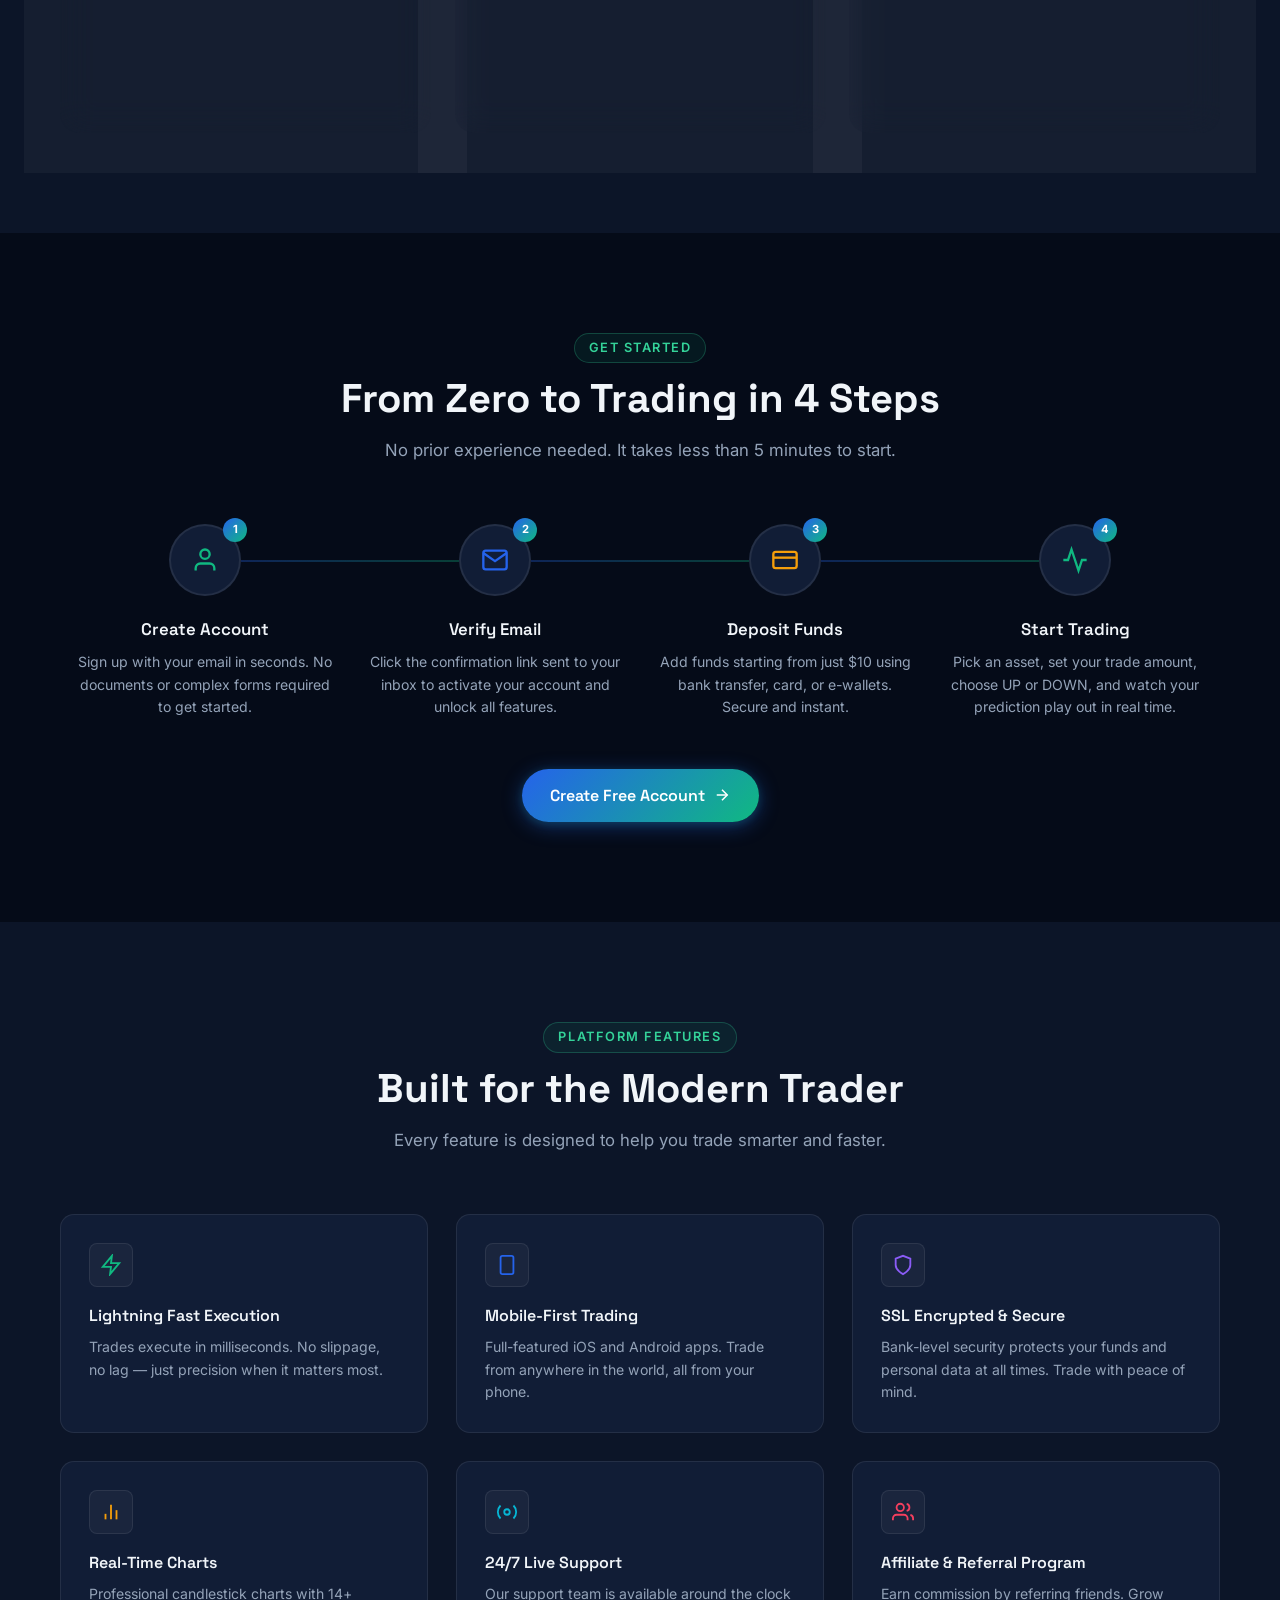
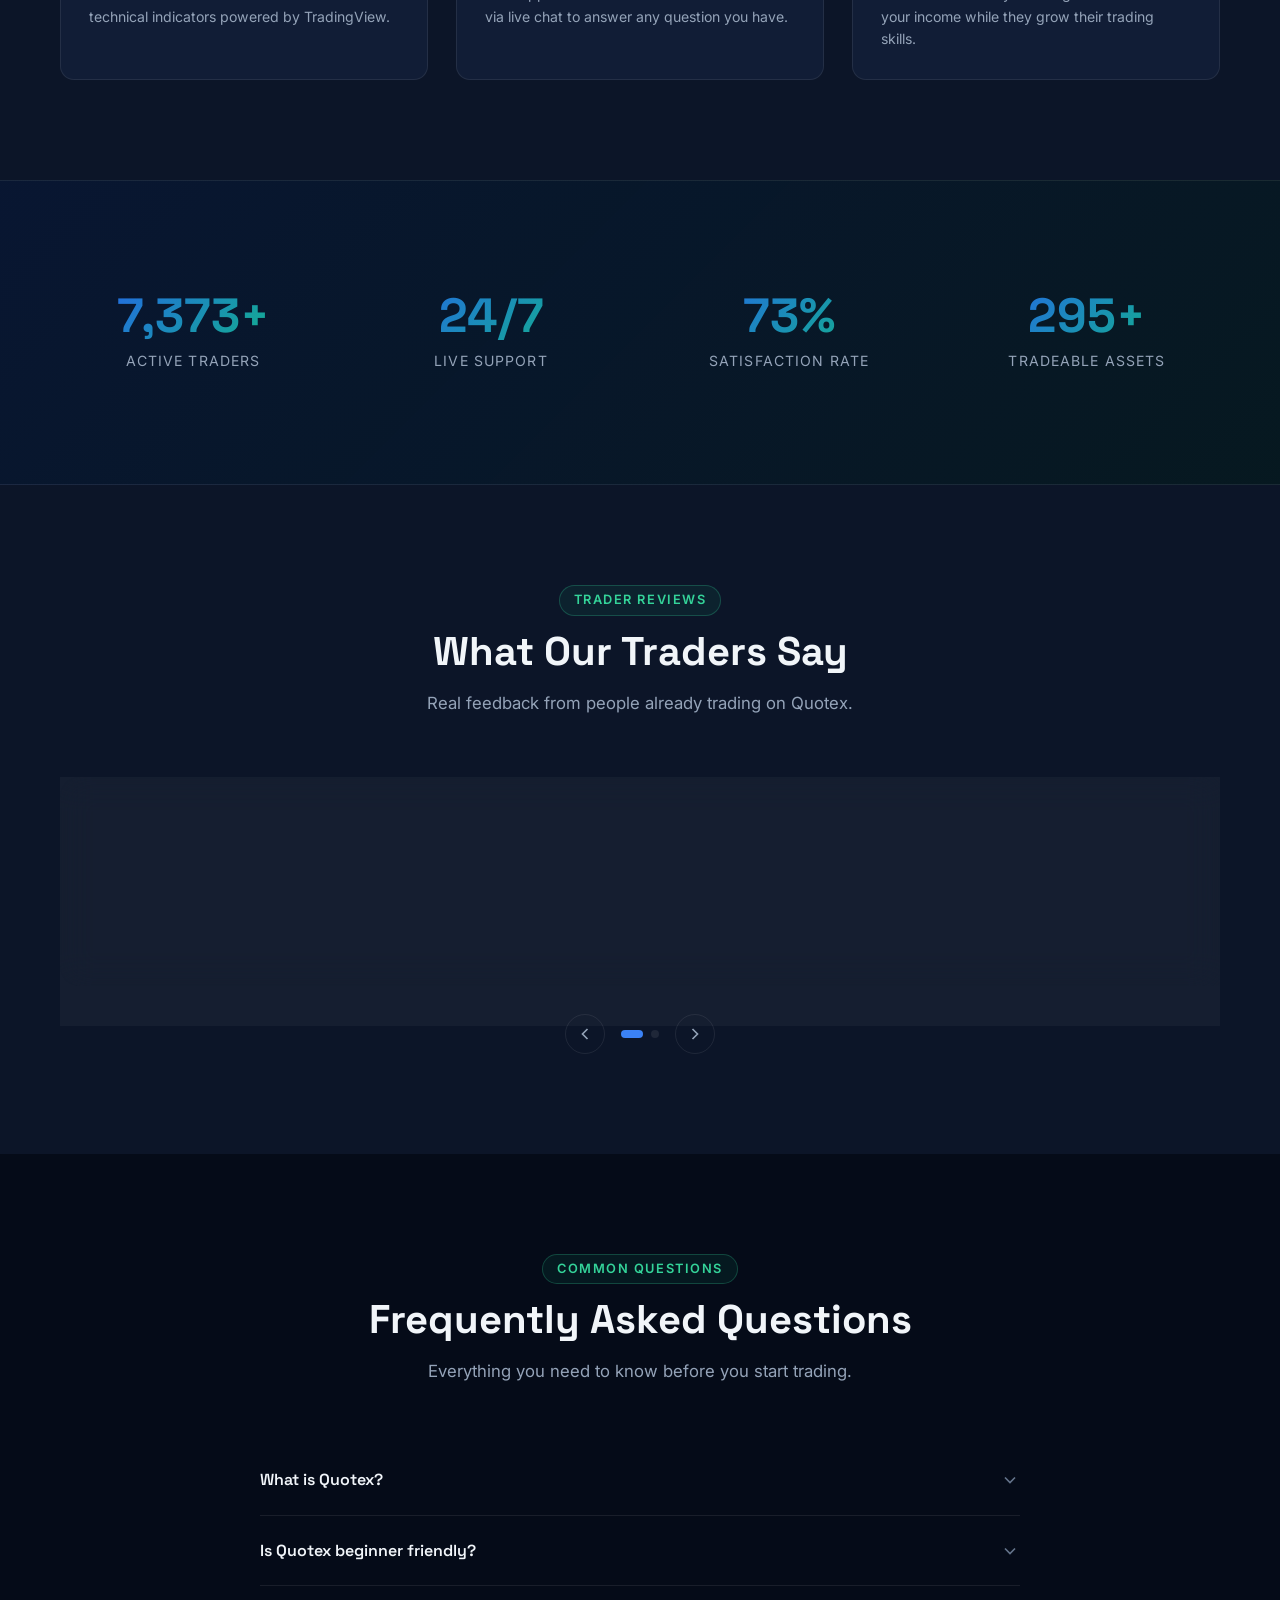
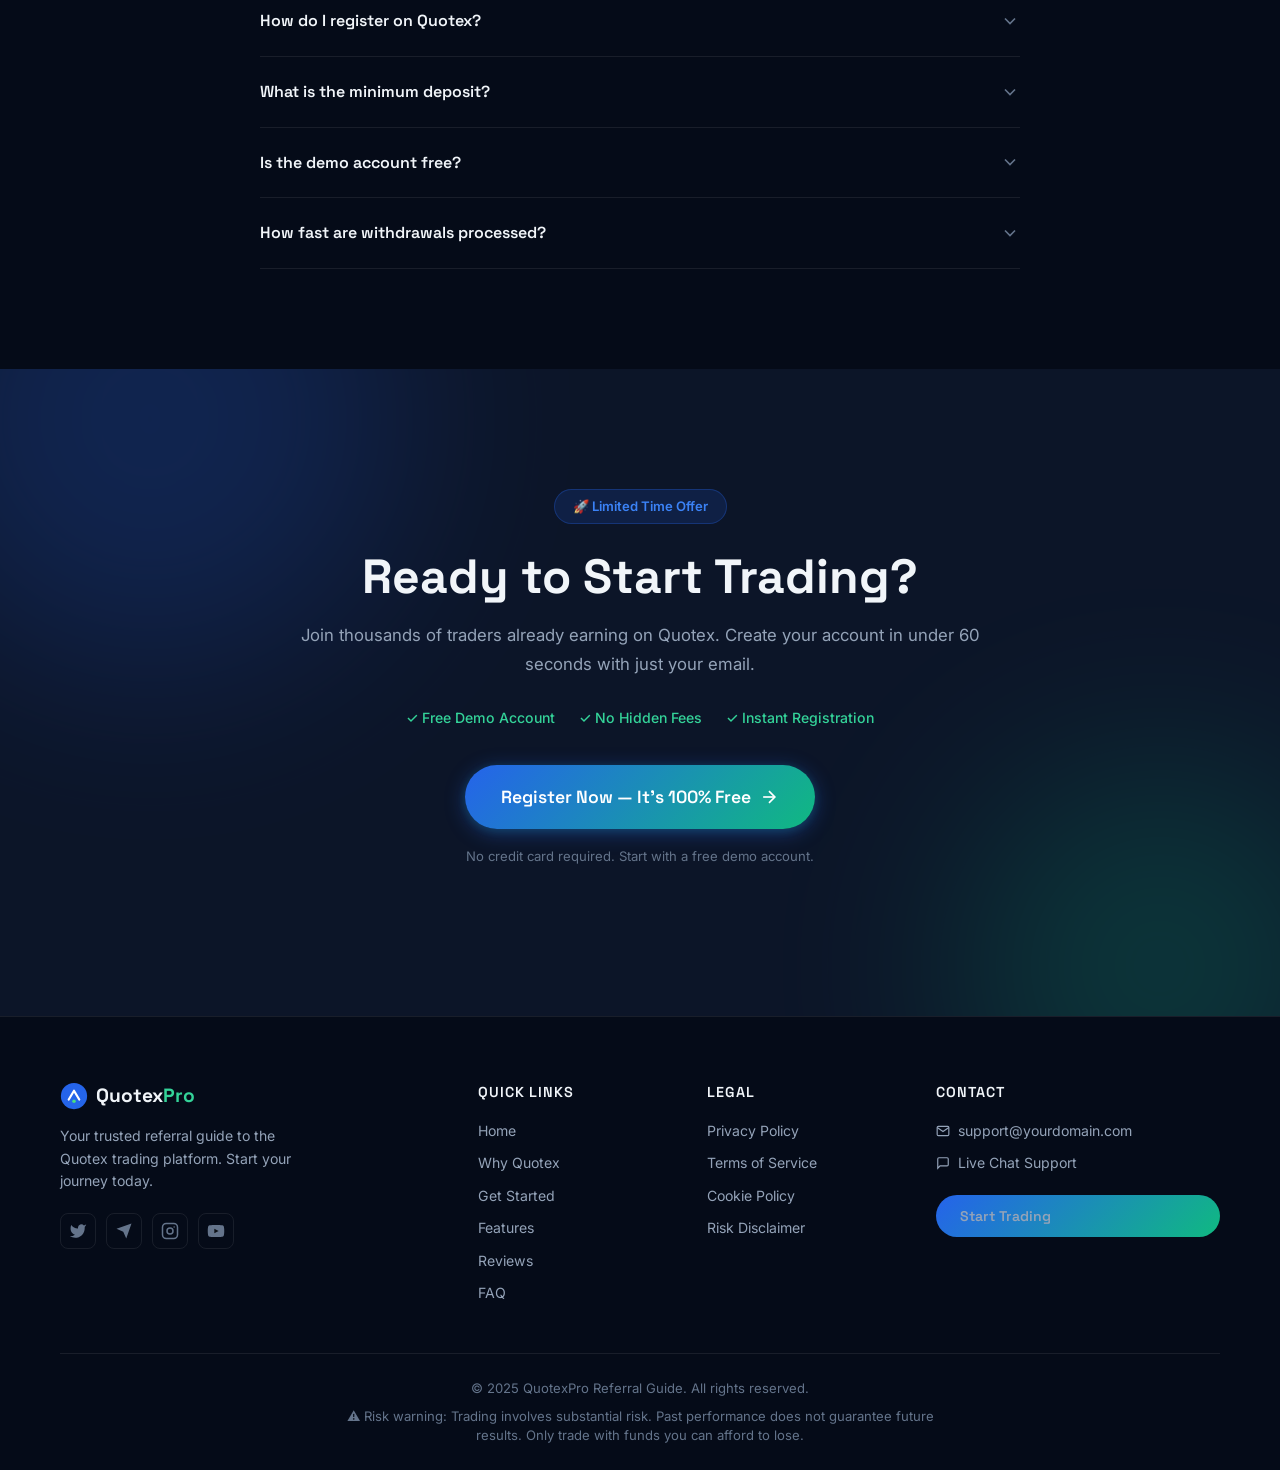
==== commit b10100da: "Updated index, robots.txt and sitemap.xml" ====
--- a/index.html
+++ b/index.html
@@ -7,21 +7,21 @@
   <meta name="description" content="Join thousands of traders on Quotex. Fast withdrawals, low minimum deposit, demo account, and 24/7 trading. Register now and start trading digital options." />
   <meta name="keywords" content="Quotex, online trading, digital options, binary trading, demo account, fast withdrawals, trading platform" />
   <meta name="robots" content="index, follow" />
-  <link rel="canonical" href="https://yourdomain.com/" />
+  <link rel="canonical" href="https://qoutex-alpha.vercel.app/" />
 
   <!-- Open Graph -->
   <meta property="og:type" content="website" />
   <meta property="og:title" content="Quotex Trading – Start Your Online Trading Journey Today" />
   <meta property="og:description" content="Join thousands of traders on Quotex. Fast withdrawals, low minimum deposit, and 24/7 trading." />
-  <meta property="og:url" content="https://yourdomain.com/" />
-  <meta property="og:image" content="https://yourdomain.com/og-image.png" />
+  <meta property="og:url" content="https://qoutex-alpha.vercel.app/" />
+  <meta property="og:image" content="https://qoutex-alpha.vercel.app/og-image.png" />
   <meta property="og:site_name" content="Quotex Referral" />
 
   <!-- Twitter Card -->
   <meta name="twitter:card" content="summary_large_image" />
   <meta name="twitter:title" content="Quotex Trading – Start Your Online Trading Journey Today" />
   <meta name="twitter:description" content="Join thousands of traders on Quotex. Fast withdrawals, low minimum deposit, and 24/7 trading." />
-  <meta name="twitter:image" content="https://yourdomain.com/og-image.png" />
+  <meta name="twitter:image" content="https://qoutex-alpha.vercel.app/og-image.png" />
 
   <!-- Schema.org JSON-LD -->
   <script type="application/ld+json">
@@ -30,11 +30,11 @@
     "@type": "WebPage",
     "name": "Quotex Trading – Start Your Online Trading Journey",
     "description": "Join Quotex and start trading digital options with a low minimum deposit, fast withdrawals, and a free demo account.",
-    "url": "https://yourdomain.com/",
+    "url": "https://qoutex-alpha.vercel.app/",
     "publisher": {
       "@type": "Organization",
       "name": "Quotex Referral",
-      "url": "https://yourdomain.com/"
+      "url": "https://qoutex-alpha.vercel.app/"
     },
     "mainEntity": {
       "@type": "FinancialService",
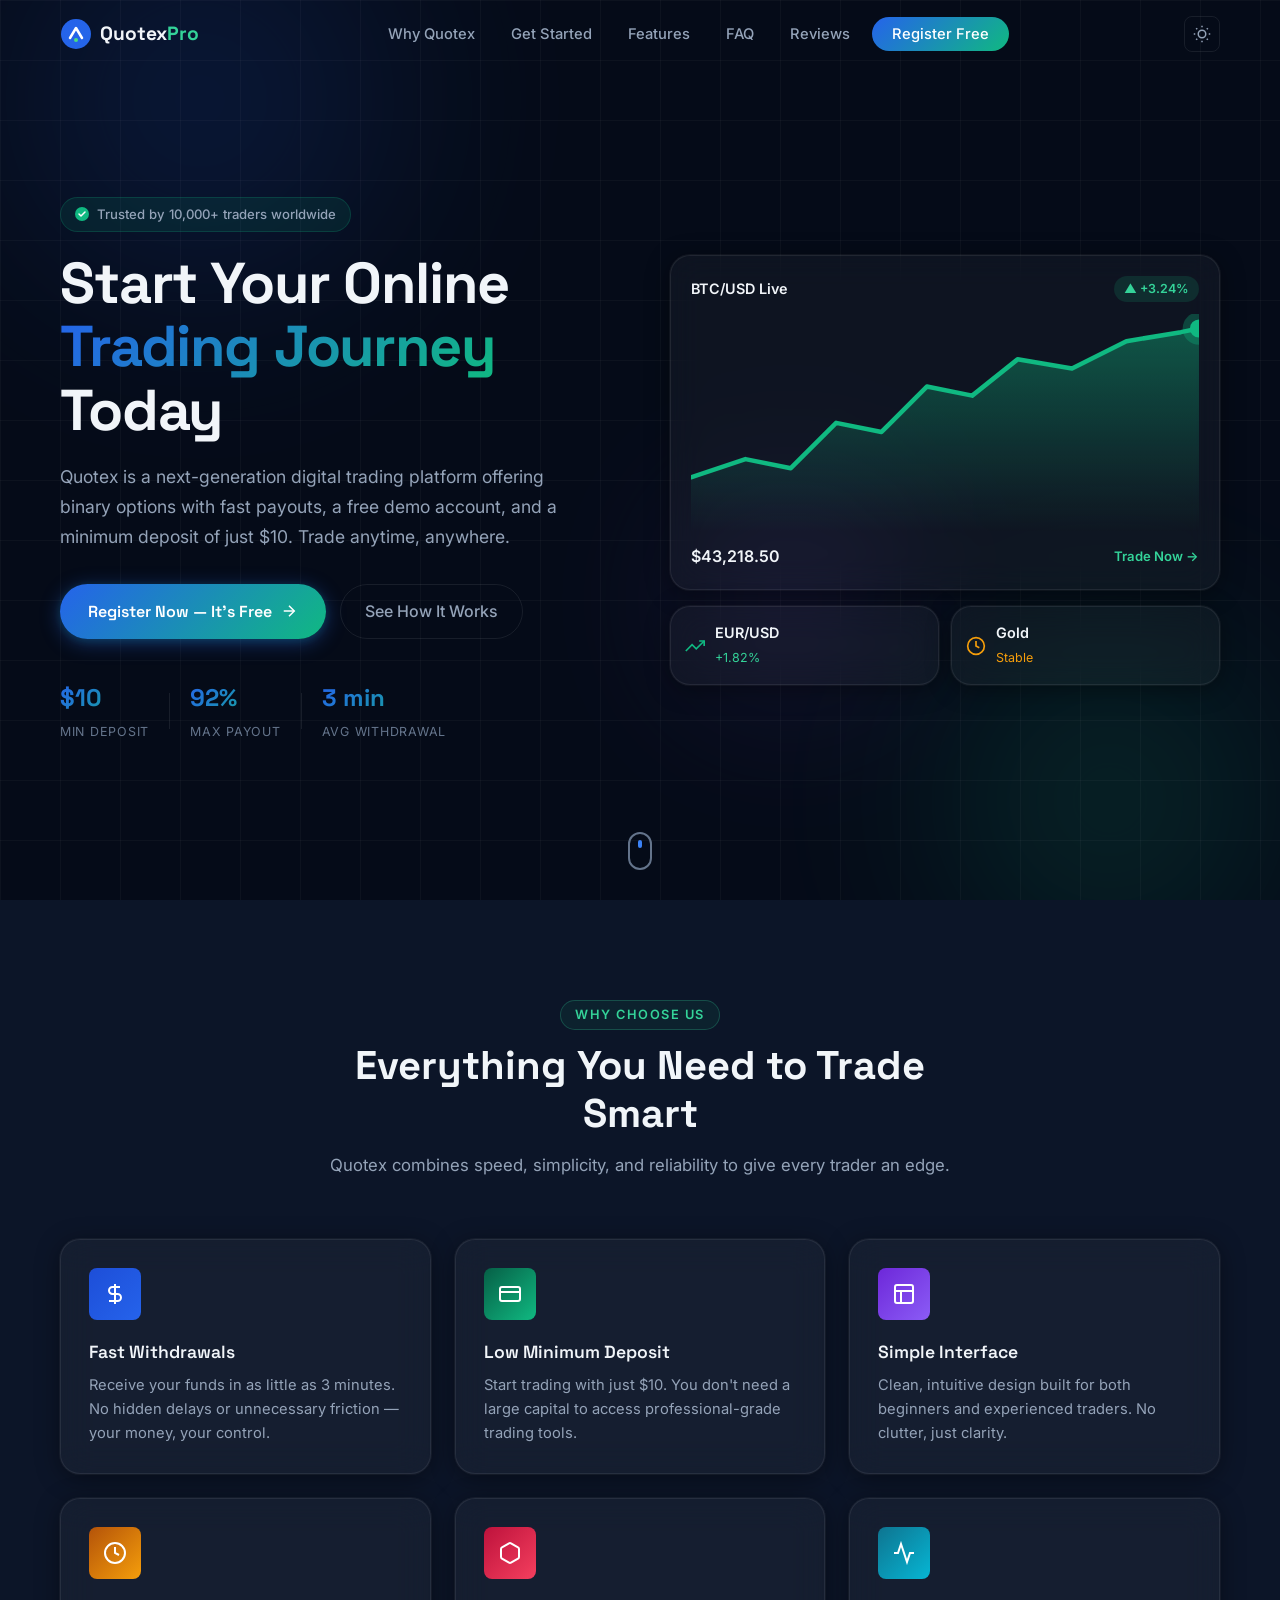
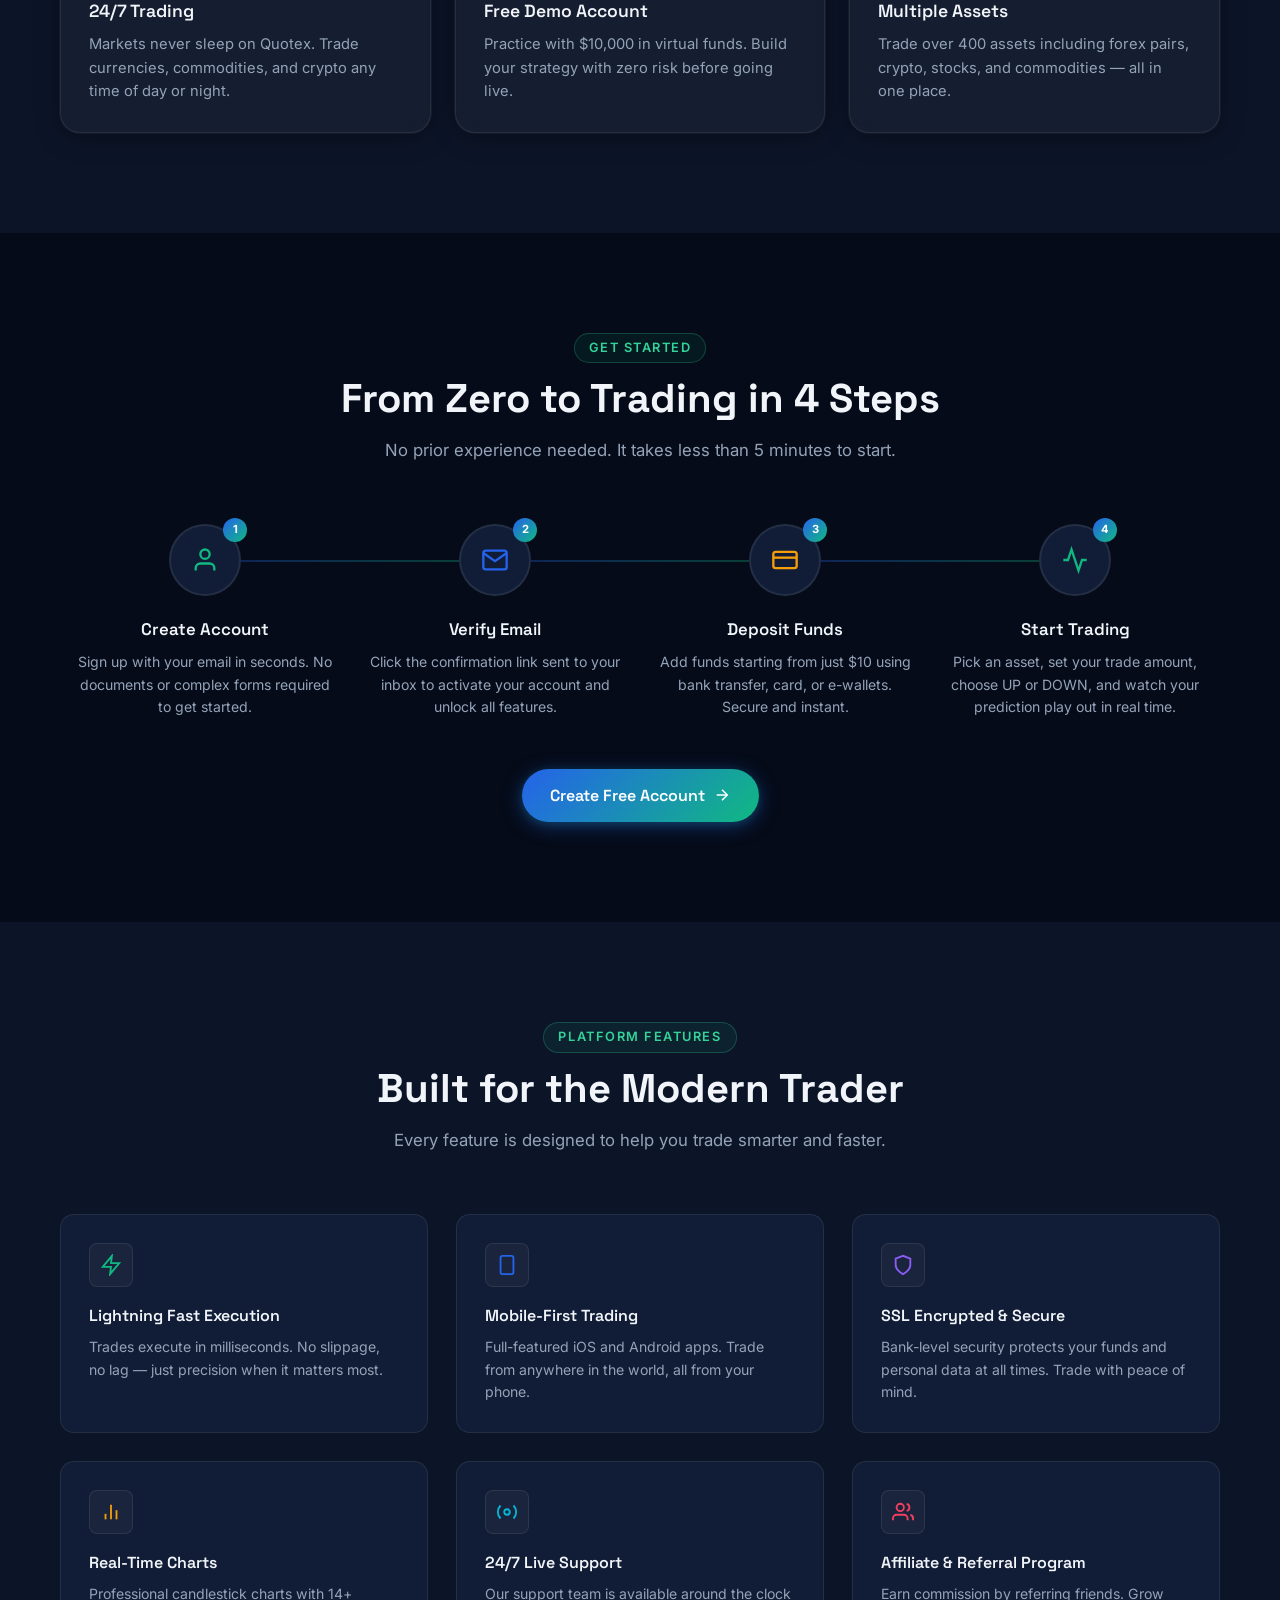
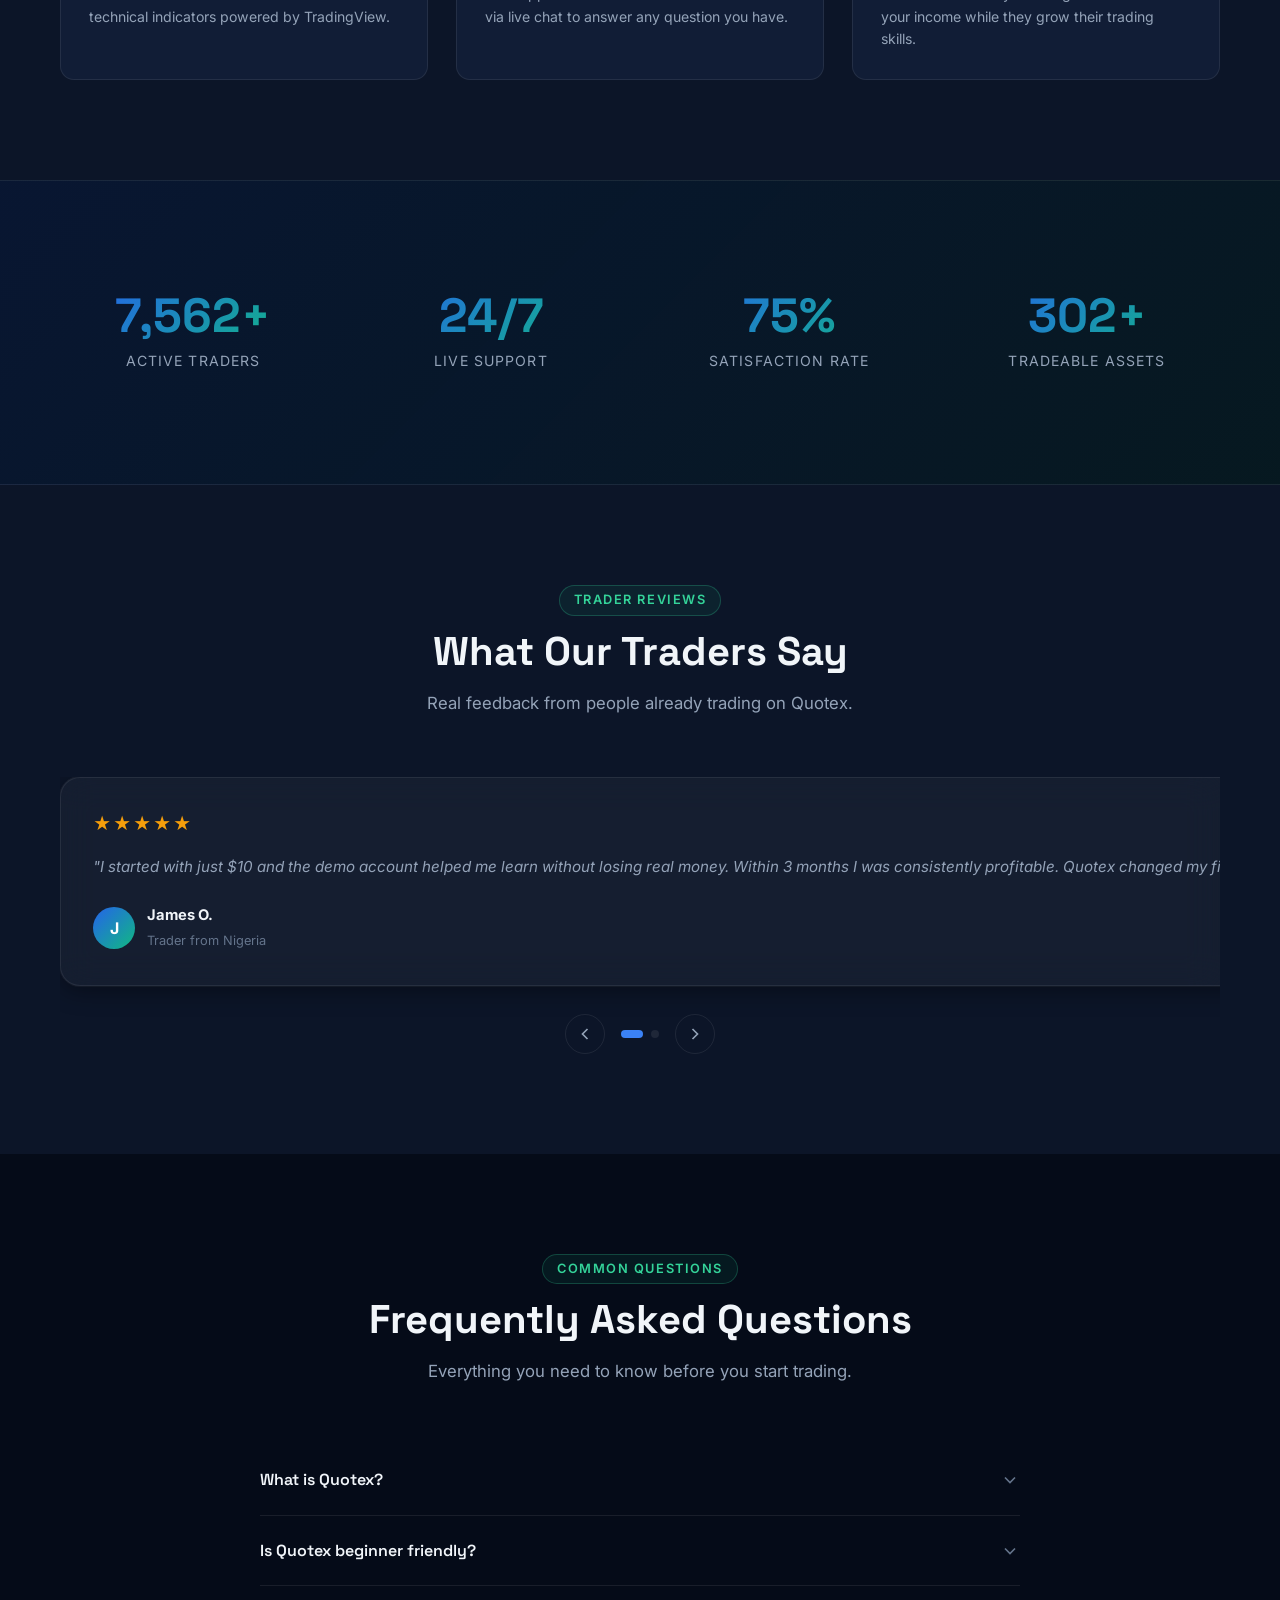
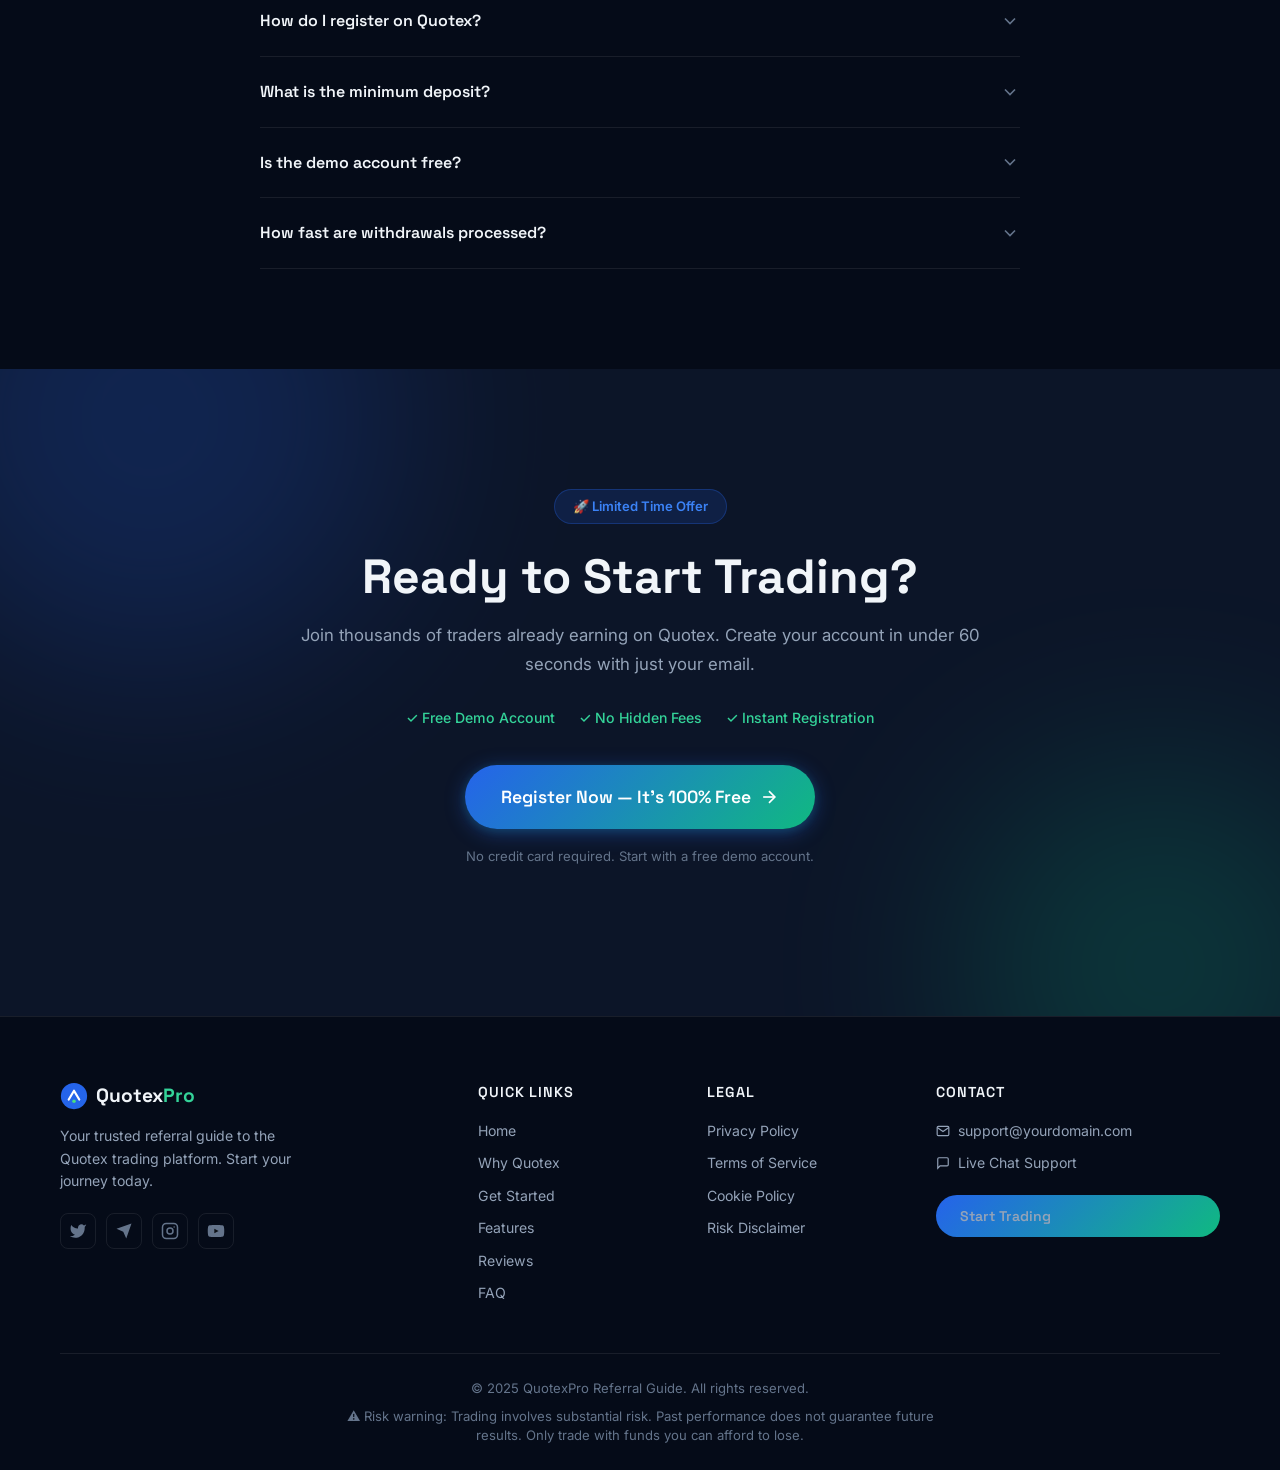
==== commit c00a6853: "updated" ====
--- a/index.html
+++ b/index.html
@@ -3,6 +3,7 @@
 <head>
   <meta charset="UTF-8" />
   <meta name="viewport" content="width=device-width, initial-scale=1.0" />
+  <meta name="google-site-verification" content="KCzt56mzWizZJpL4ZDZo1crPIgNP4RovCD3MtK0EKNo" />
   <title>Quotex Trading – Start Your Online Trading Journey Today</title>
   <meta name="description" content="Join thousands of traders on Quotex. Fast withdrawals, low minimum deposit, demo account, and 24/7 trading. Register now and start trading digital options." />
   <meta name="keywords" content="Quotex, online trading, digital options, binary trading, demo account, fast withdrawals, trading platform" />
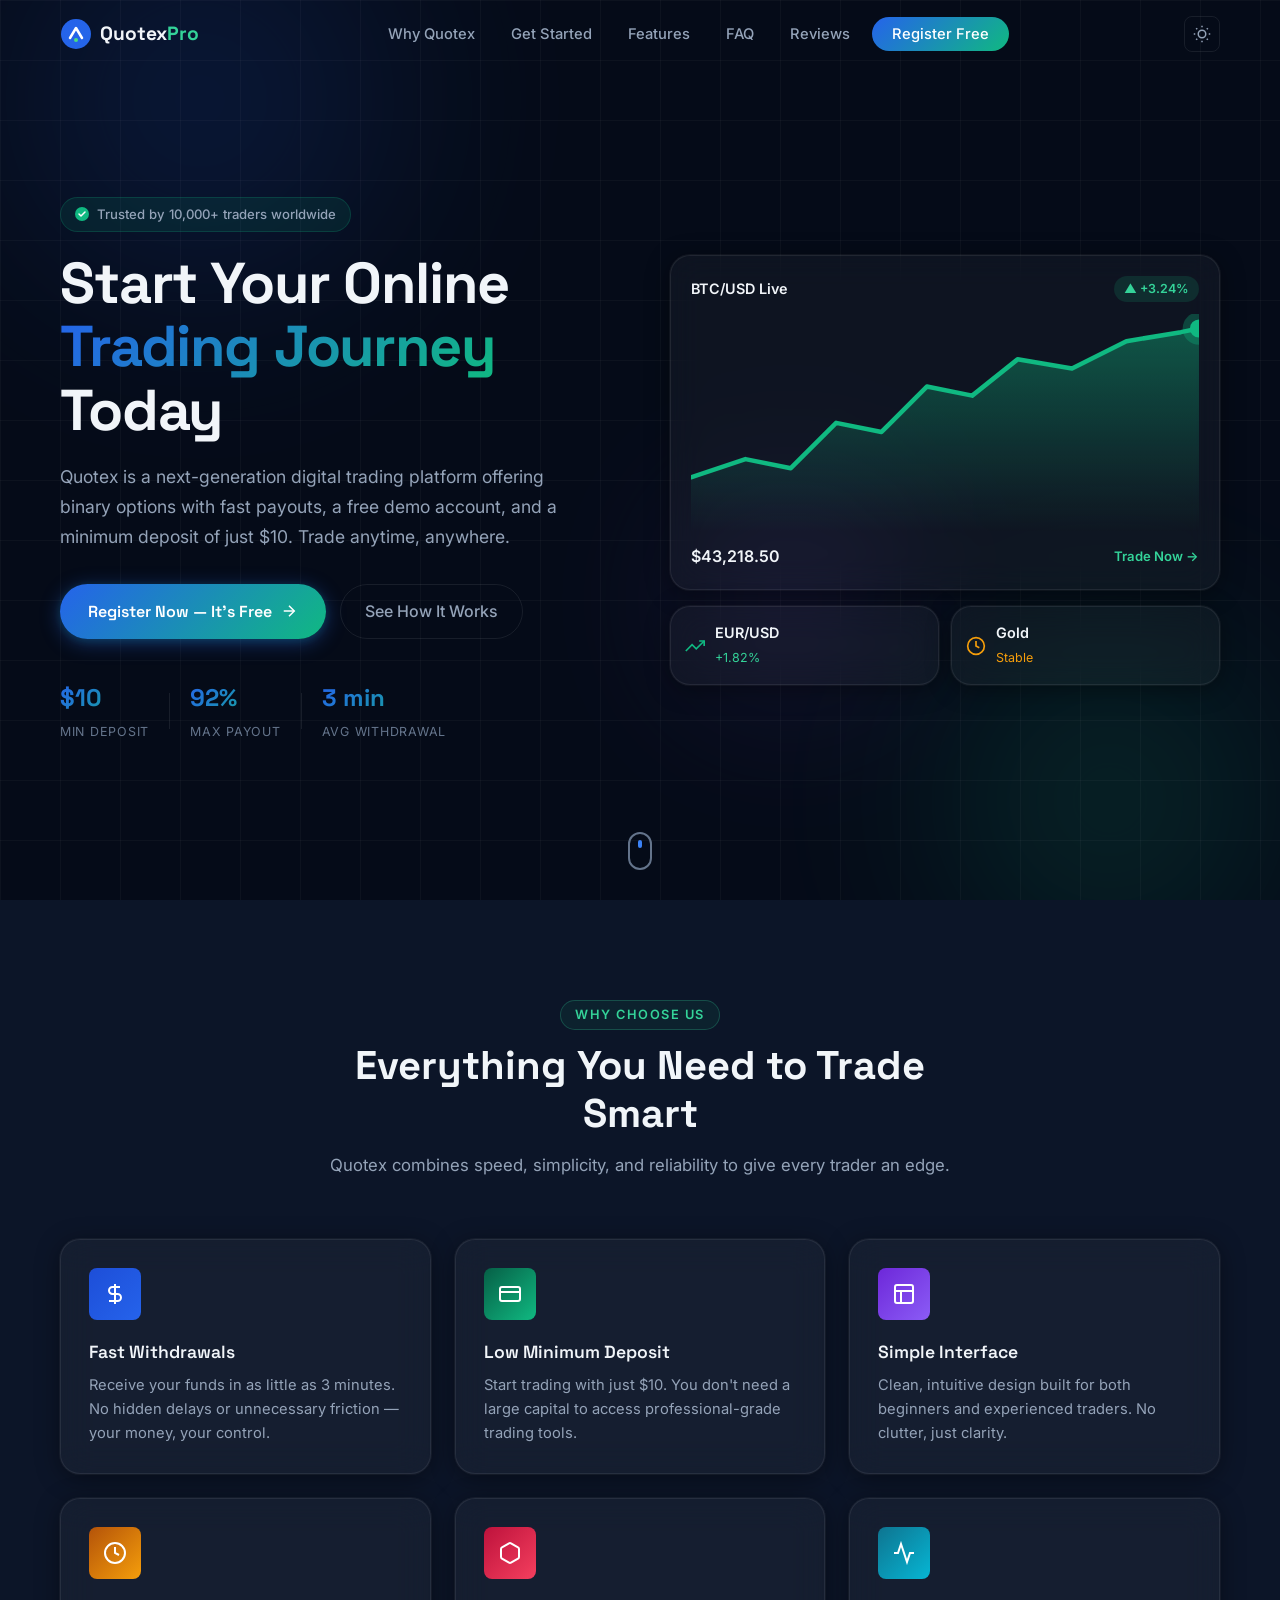
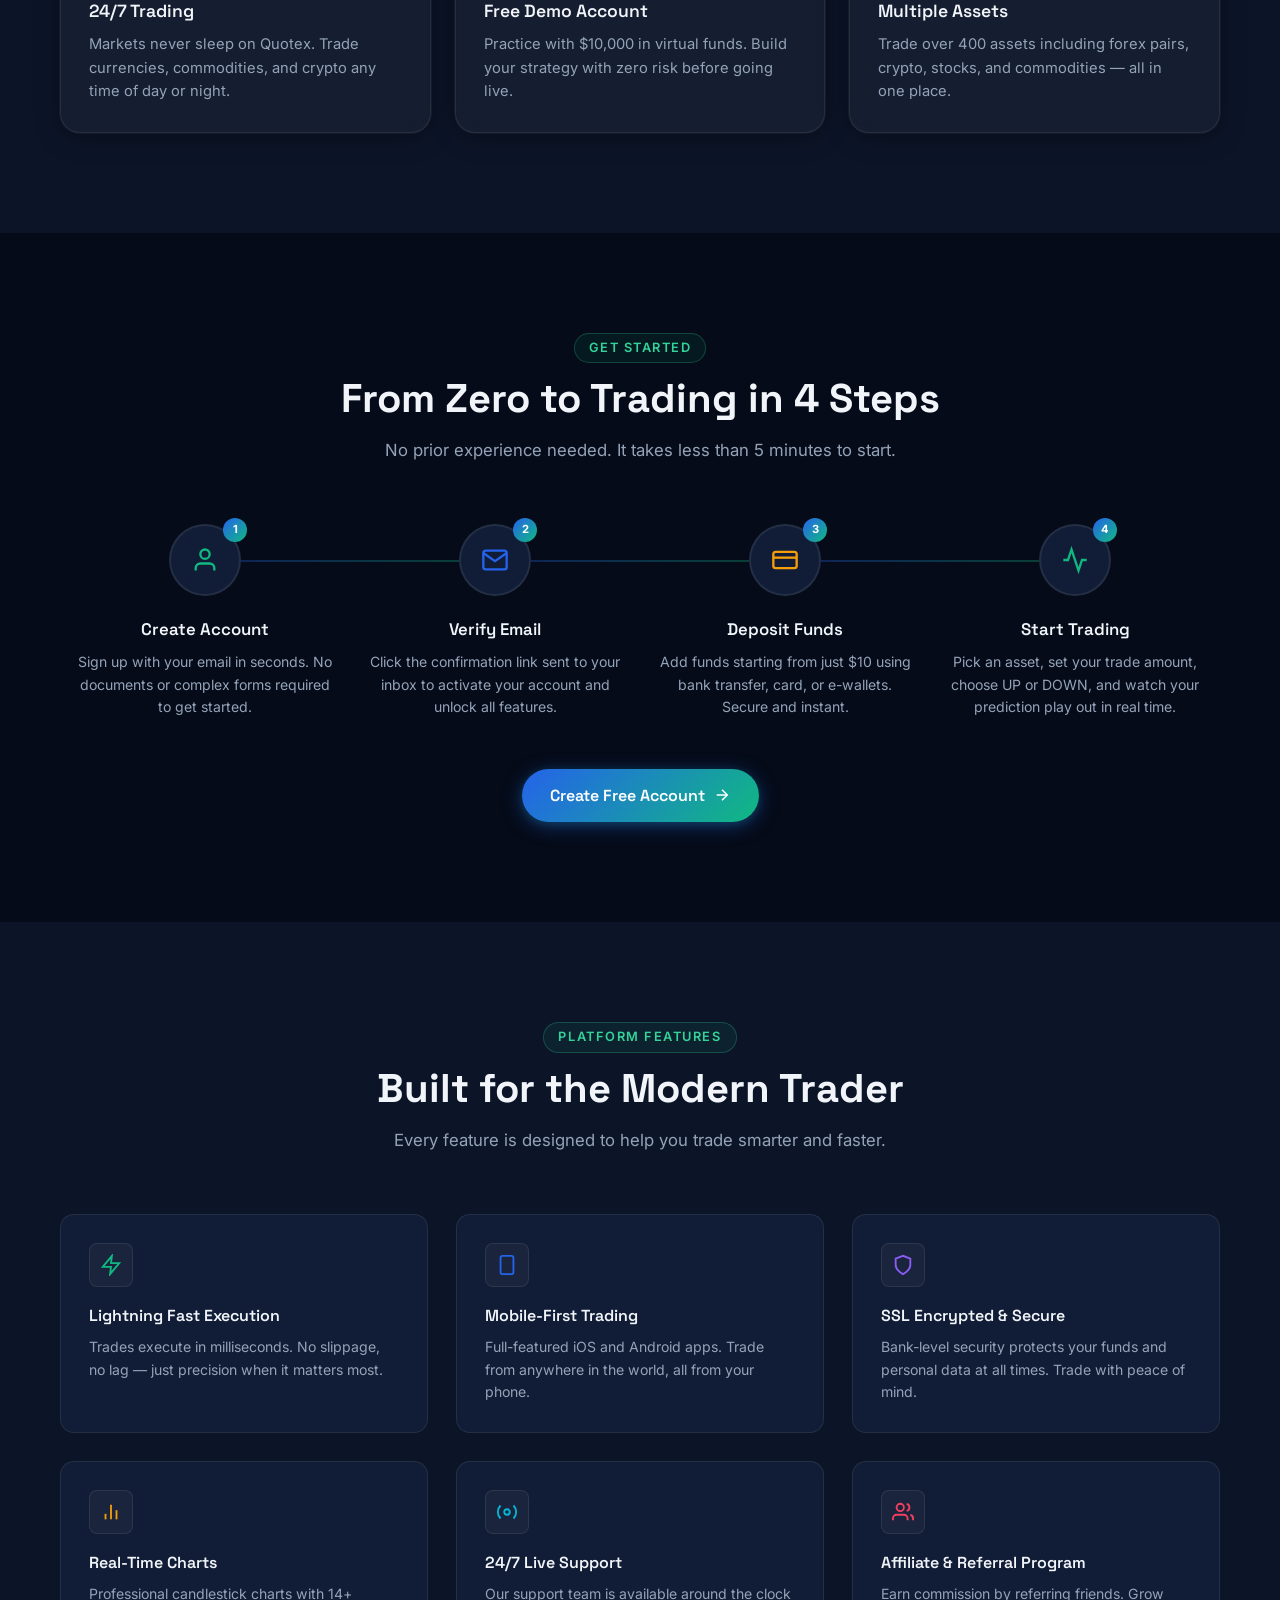
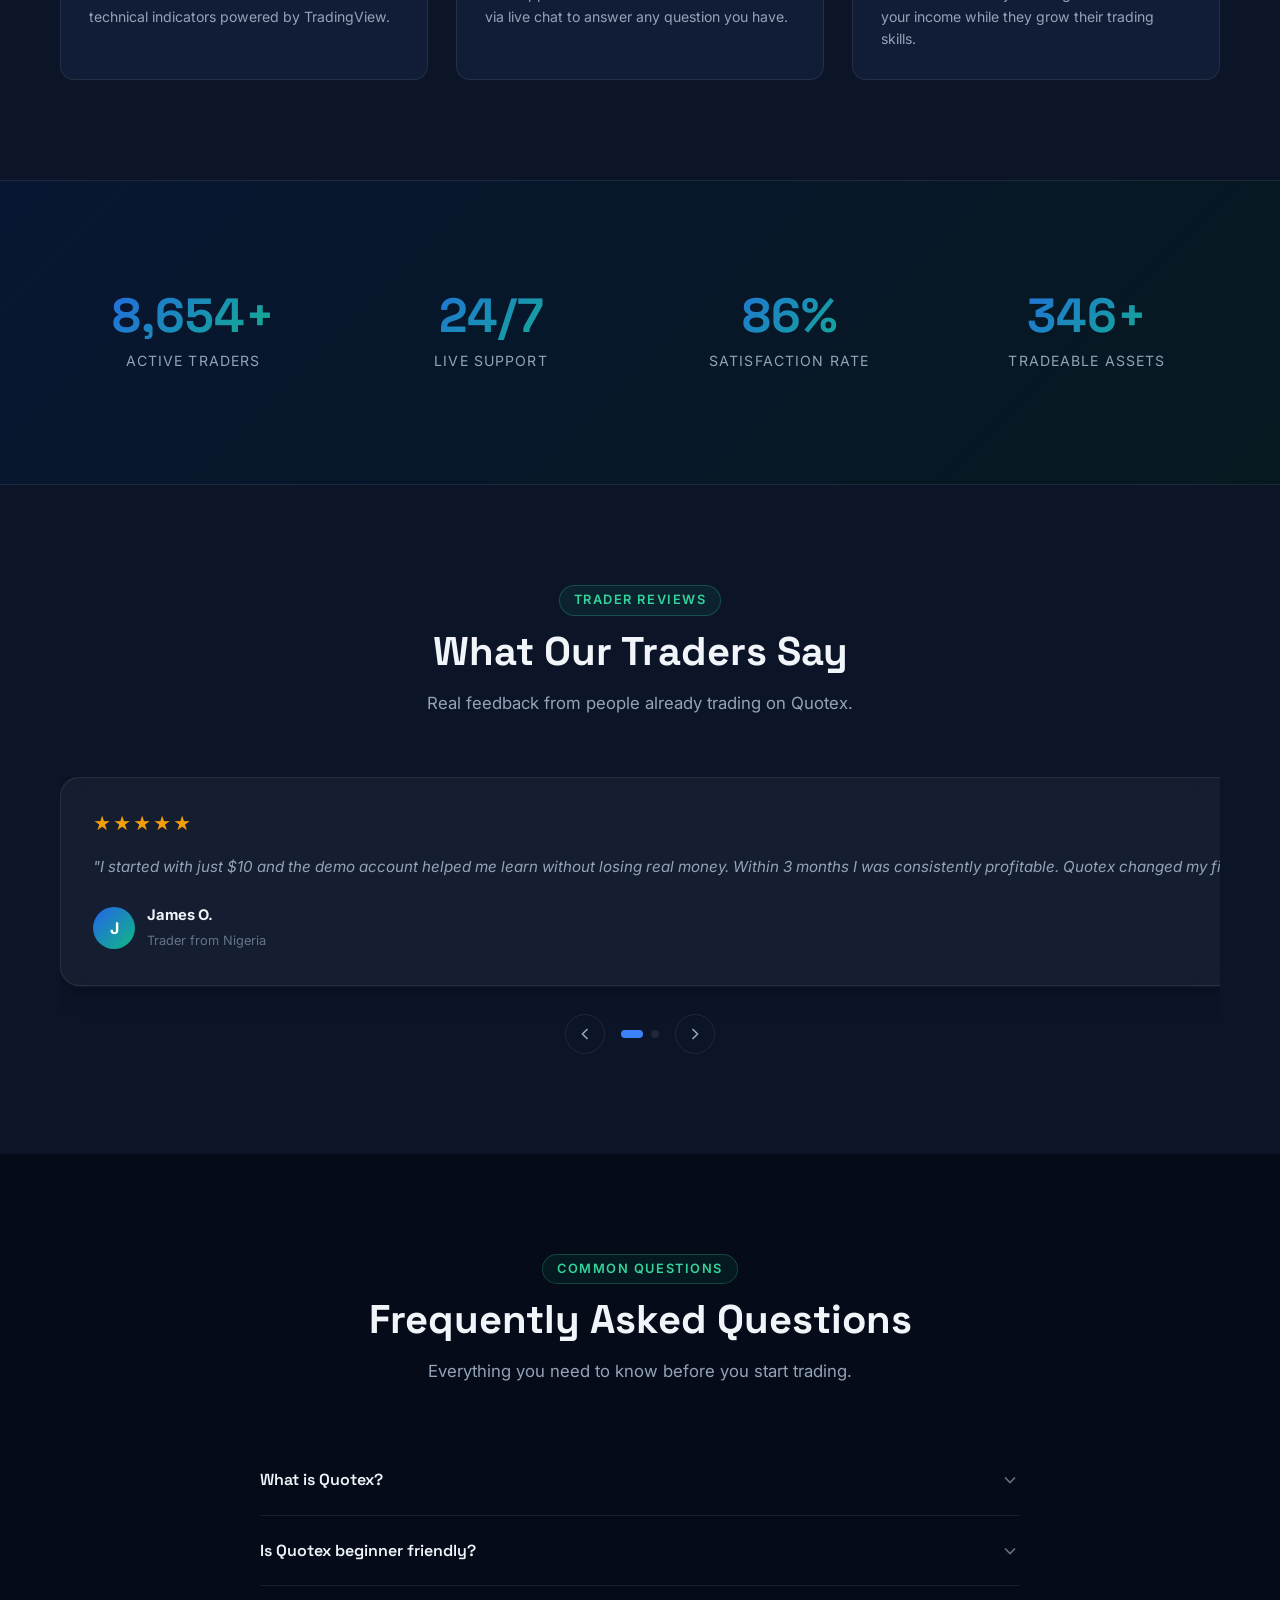
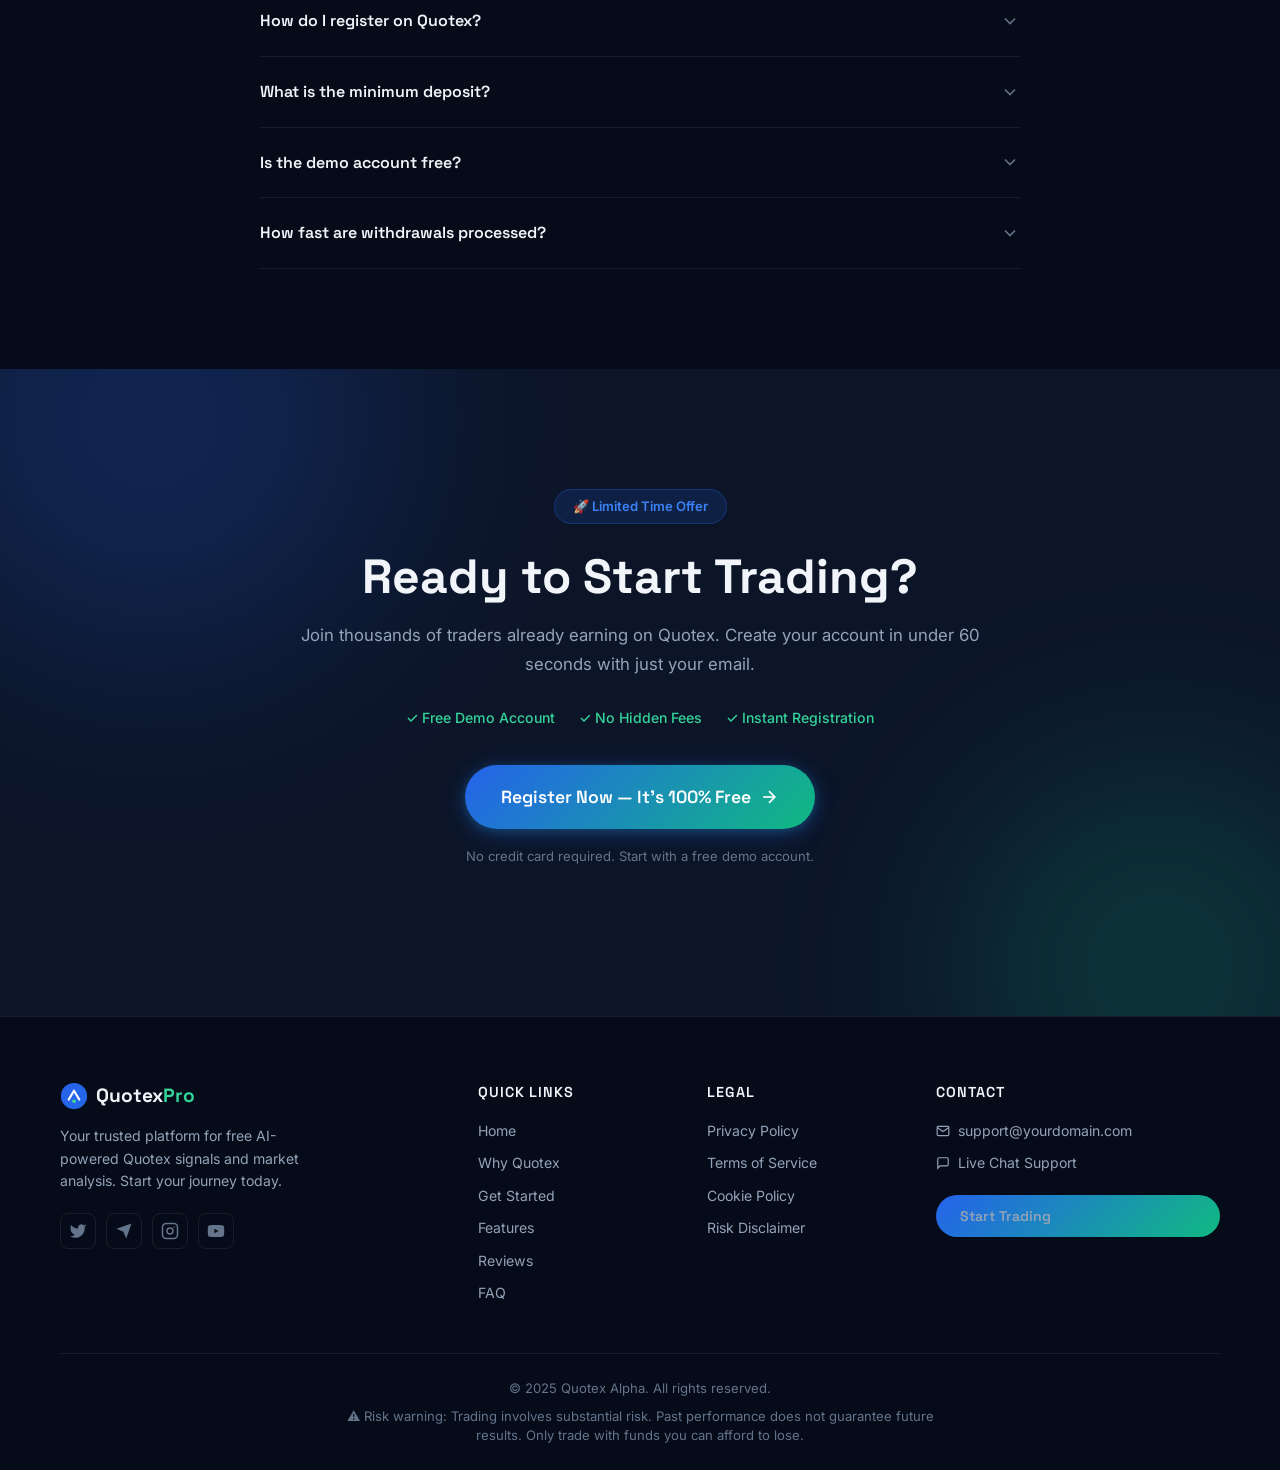
==== commit 1cf4f014: "Updated project" ====
--- a/index.html
+++ b/index.html
@@ -4,24 +4,24 @@
   <meta charset="UTF-8" />
   <meta name="viewport" content="width=device-width, initial-scale=1.0" />
   <meta name="google-site-verification" content="KCzt56mzWizZJpL4ZDZo1crPIgNP4RovCD3MtK0EKNo" />
-  <title>Quotex Trading – Start Your Online Trading Journey Today</title>
-  <meta name="description" content="Join thousands of traders on Quotex. Fast withdrawals, low minimum deposit, demo account, and 24/7 trading. Register now and start trading digital options." />
-  <meta name="keywords" content="Quotex, online trading, digital options, binary trading, demo account, fast withdrawals, trading platform" />
+  <title>Quotex Alpha - Free AI Quotex Signals & Trading Analysis</title>
+  <meta name="description" content="Quotex Alpha provides free AI-powered Quotex signals, market analysis, trading strategies, and educational content to help traders improve their decisions." />
+  <meta name="keywords" content="Quotex, Quotex Signals, AI Quotex Signals, Binary Options, Trading Signals, Quotex Alpha" />
   <meta name="robots" content="index, follow" />
   <link rel="canonical" href="https://qoutex-alpha.vercel.app/" />
 
   <!-- Open Graph -->
   <meta property="og:type" content="website" />
-  <meta property="og:title" content="Quotex Trading – Start Your Online Trading Journey Today" />
-  <meta property="og:description" content="Join thousands of traders on Quotex. Fast withdrawals, low minimum deposit, and 24/7 trading." />
+  <meta property="og:title" content="Quotex Alpha - Free AI Quotex Signals & Trading Analysis" />
+  <meta property="og:description" content="Quotex Alpha provides free AI-powered Quotex signals, market analysis, trading strategies, and educational content to help traders improve their decisions." />
   <meta property="og:url" content="https://qoutex-alpha.vercel.app/" />
   <meta property="og:image" content="https://qoutex-alpha.vercel.app/og-image.png" />
-  <meta property="og:site_name" content="Quotex Referral" />
+  <meta property="og:site_name" content="Quotex Alpha" />
 
   <!-- Twitter Card -->
   <meta name="twitter:card" content="summary_large_image" />
-  <meta name="twitter:title" content="Quotex Trading – Start Your Online Trading Journey Today" />
-  <meta name="twitter:description" content="Join thousands of traders on Quotex. Fast withdrawals, low minimum deposit, and 24/7 trading." />
+  <meta name="twitter:title" content="Quotex Alpha - Free AI Quotex Signals & Trading Analysis" />
+  <meta name="twitter:description" content="Quotex Alpha provides free AI-powered Quotex signals, market analysis, trading strategies, and educational content to help traders improve their decisions." />
   <meta name="twitter:image" content="https://qoutex-alpha.vercel.app/og-image.png" />
 
   <!-- Schema.org JSON-LD -->
@@ -29,21 +29,21 @@
   {
     "@context": "https://schema.org",
     "@type": "WebPage",
-    "name": "Quotex Trading – Start Your Online Trading Journey",
-    "description": "Join Quotex and start trading digital options with a low minimum deposit, fast withdrawals, and a free demo account.",
+    "name": "Quotex Alpha - Free AI Quotex Signals & Trading Analysis",
+    "description": "Quotex Alpha provides free AI-powered Quotex signals, market analysis, trading strategies, and educational content to help traders improve their decisions.",
     "url": "https://qoutex-alpha.vercel.app/",
     "publisher": {
       "@type": "Organization",
-      "name": "Quotex Referral",
+      "name": "Quotex Alpha",
       "url": "https://qoutex-alpha.vercel.app/"
     },
     "mainEntity": {
       "@type": "FinancialService",
-      "name": "Quotex",
-      "description": "Online trading platform offering digital options with fast withdrawals and low minimum deposit.",
+      "name": "Quotex Alpha",
+      "description": "Provides free AI-powered Quotex signals, market analysis, trading strategies, and educational content to help traders improve their decisions.",
       "offers": {
         "@type": "Offer",
-        "description": "Free demo account with $10,000 virtual balance"
+        "description": "Free AI signals and trading analysis"
       }
     }
   }
@@ -713,7 +713,7 @@
             </svg>
             <span>Quotex<span class="logo-accent">Pro</span></span>
           </a>
-          <p>Your trusted referral guide to the Quotex trading platform. Start your journey today.</p>
+          <p>Your trusted platform for free AI-powered Quotex signals and market analysis. Start your journey today.</p>
           <div class="social-links" aria-label="Social media links">
             <a href="#" aria-label="Follow us on Twitter" class="social-link">
               <svg width="18" height="18" viewBox="0 0 24 24" fill="currentColor" aria-hidden="true"><path d="M23 3a10.9 10.9 0 0 1-3.14 1.53 4.48 4.48 0 0 0-7.86 3v1A10.66 10.66 0 0 1 3 4s-4 9 5 13a11.64 11.64 0 0 1-7 2c9 5 20 0 20-11.5a4.5 4.5 0 0 0-.08-.83A7.72 7.72 0 0 0 23 3z"/></svg>
@@ -781,7 +781,7 @@
       </div>
 
       <div class="footer-bottom">
-        <p>© 2025 QuotexPro Referral Guide. All rights reserved.</p>
+        <p>© 2025 Quotex Alpha. All rights reserved.</p>
         <p class="disclaimer">⚠️ Risk warning: Trading involves substantial risk. Past performance does not guarantee future results. Only trade with funds you can afford to lose.</p>
       </div>
     </div>
